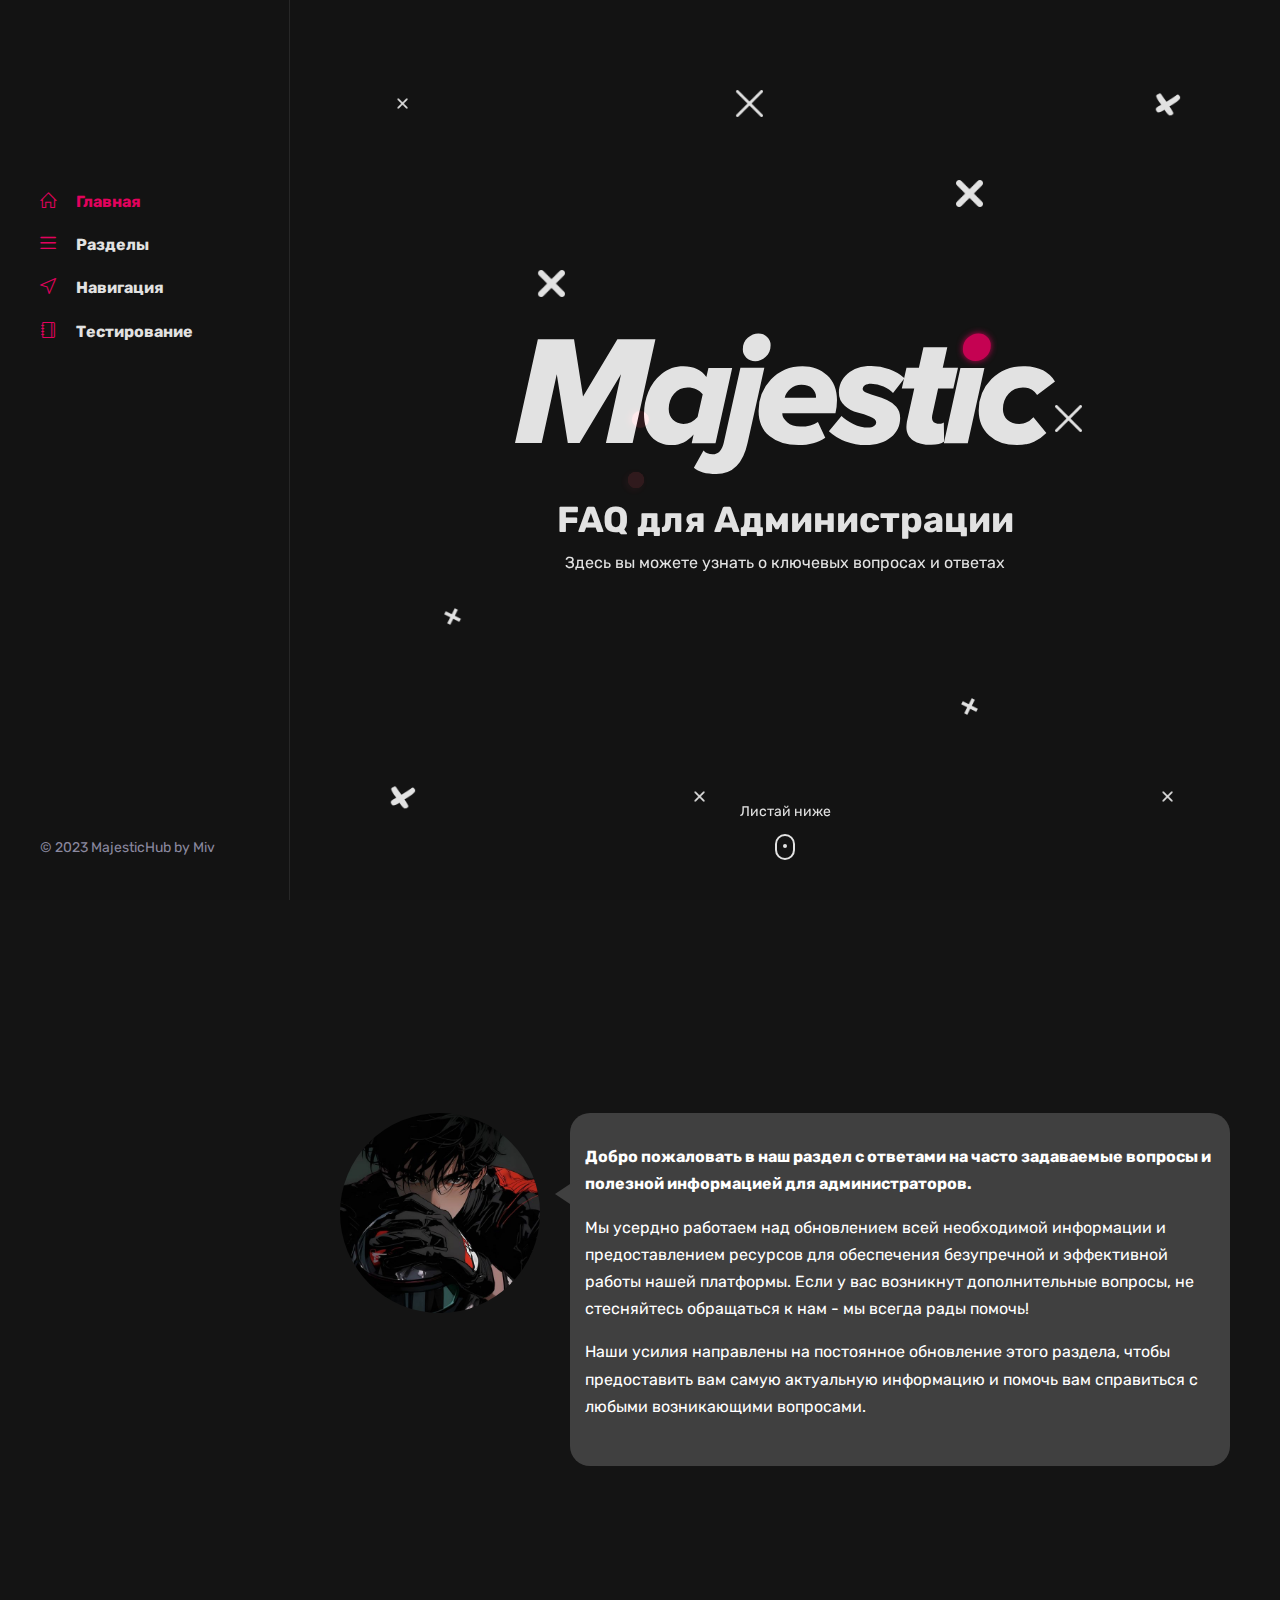
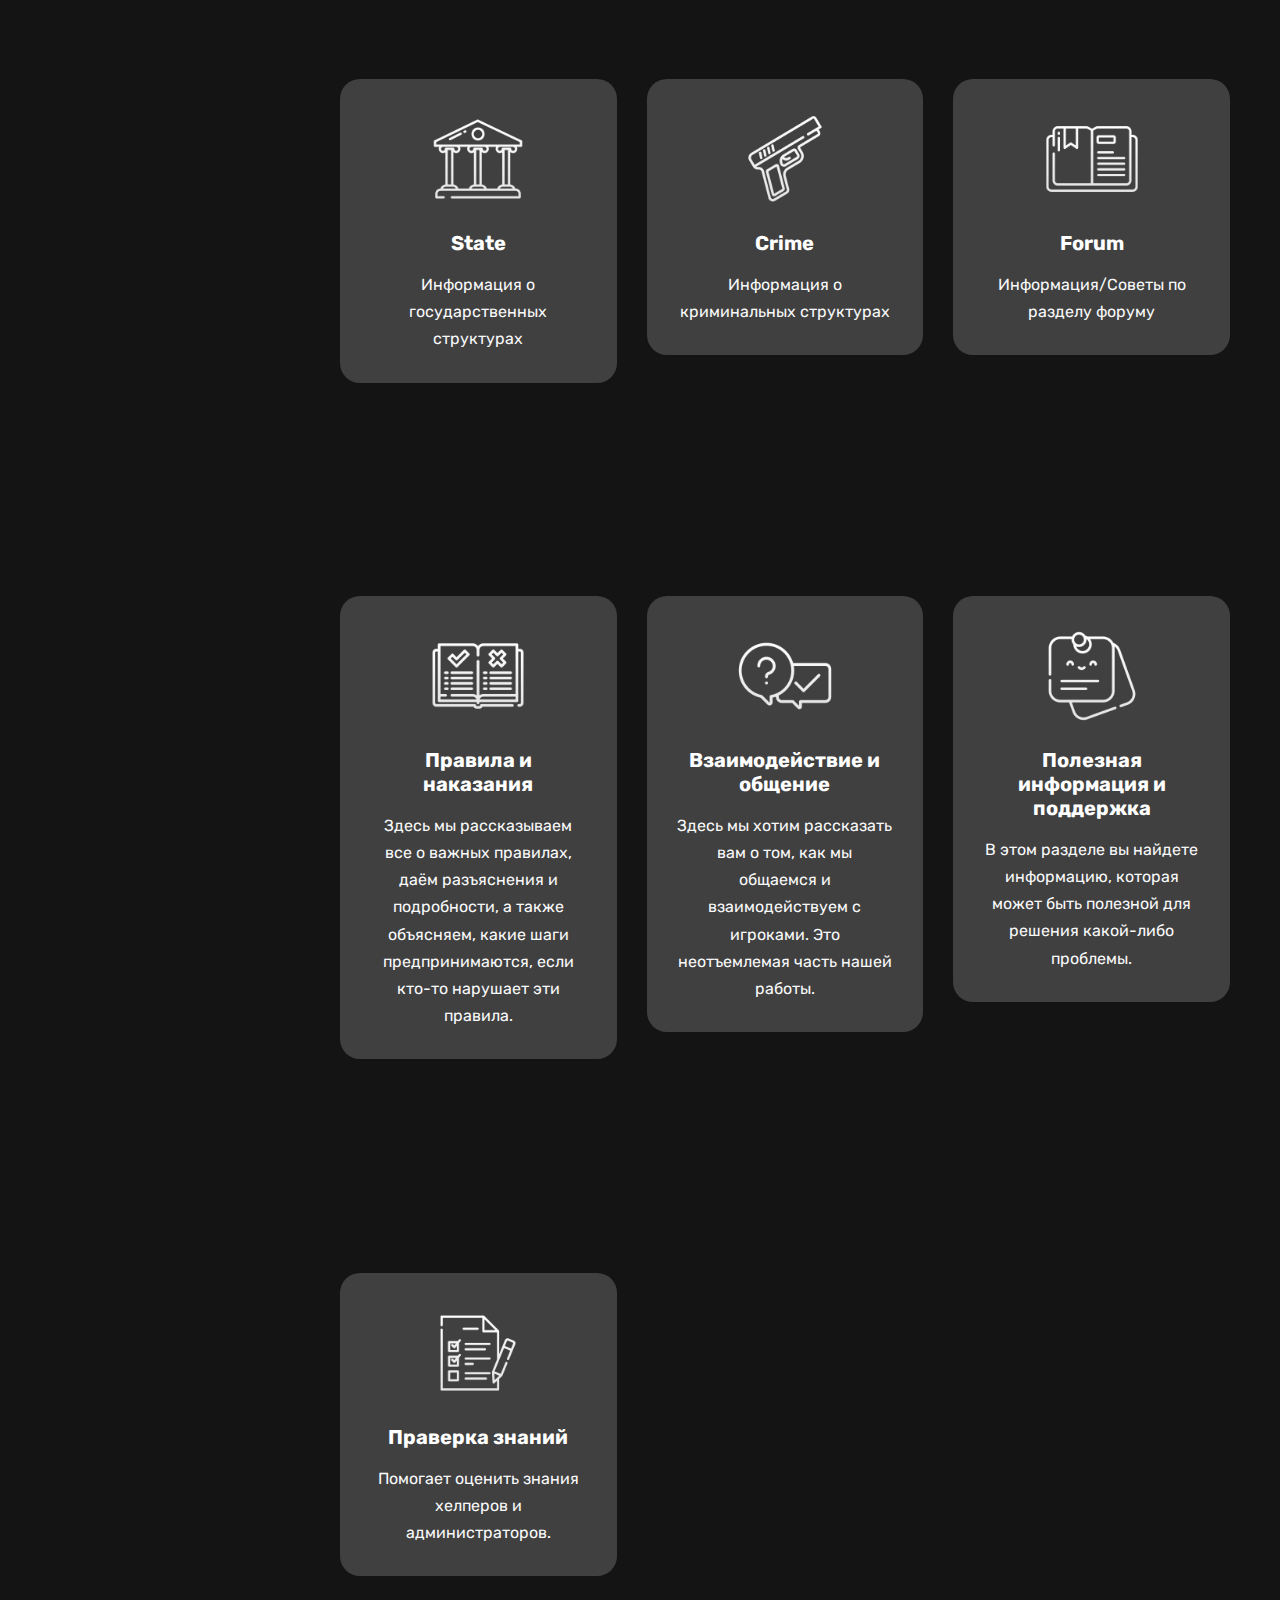
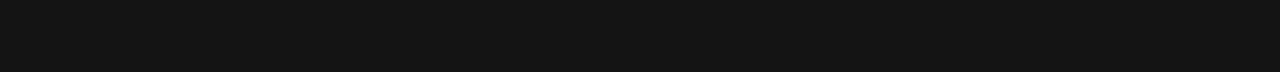
==== index.html @ 2487e740 "Upd" ====
<!DOCTYPE html>
<html lang="en-US">

<head>
  <meta http-equiv="Content-Type" content="text/html; charset=UTF-8" />
  <title>FAQ для Администрации</title>
  <meta name="description" content="Majestic - Portfolio/CV/Resume HTML Template" />
  <meta name="viewport" content="width=device-width, initial-scale=1, maximum-scale=1" />
  <!-- <link rel="shortcut icon" type="image/x-icon" href="https://via.placeholder.com/32x32"> -->

  <!-- STYLESHEETS -->
  <link rel="stylesheet" href="css/info.css" type="text/css" media="all" />
  <link rel="stylesheet" href="css/bootstrap.min.css" type="text/css" media="all" />
  <link rel="stylesheet" href="css/all.min.css" type="text/css" media="all" />
  <link rel="stylesheet" href="css/simple-line-icons.css" type="text/css" media="all" />
  <link rel="stylesheet" href="css/slick.css" type="text/css" media="all" />
  <link rel="stylesheet" href="css/animate.css" type="text/css" media="all" />
  <link rel="stylesheet" href="css/magnific-popup.css" type="text/css" media="all" />
  <link rel="stylesheet" href="css/style.css" type="text/css" media="all" />
  <!--[if lt IE 9]>
      <script src="https://oss.maxcdn.com/html5shiv/3.7.2/html5shiv.min.js"></script>
      <script src="https://oss.maxcdn.com/respond/1.4.2/respond.min.js"></script>
    <![endif]-->
</head>

<body class="dark">
  <!-- Preloader -->
  <div id="preloader">
    <div class="outer">
      <!-- Google Chrome -->
      <div class="infinityChrome">
        <div></div>
        <div></div>
        <div></div>
      </div>

      <!-- Safari and others -->
      <div class="infinity">
        <div>
          <span></span>
        </div>
        <div>
          <span></span>
        </div>
        <div>
          <span></span>
        </div>
      </div>
      <!-- Stuff -->
      <svg xmlns="http://www.w3.org/2000/svg" version="1.1" class="goo-outer">
        <defs>
          <filter id="goo">
            <feGaussianBlur in="SourceGraphic" stdDeviation="6" result="blur" />
            <feColorMatrix in="blur" values="1 0 0 0 0  0 1 0 0 0  0 0 1 0 0  0 0 0 18 -7" result="goo" />
            <feBlend in="SourceGraphic" in2="goo" />
          </filter>
        </defs>
      </svg>
    </div>
  </div>

  <!-- mobile header -->
  <header class="mobile-header-1">
    <div class="container">
      <!-- menu icon -->
      <div class="menu-icon d-inline-flex mr-4">
        <button>
          <span></span>
        </button>
      </div>
    </div>
  </header>

  <!-- desktop header -->
  <header class="desktop-header-1 d-flex align-items-start flex-column">
    <!-- main menu -->
    <nav>
      <ul class="vertical-menu scrollspy">
        <li class="active">
          <a href="#home"><i class="icon-home"></i>Главная</a>
        </li>
        <li>
          <a href="#services"><i class="icon-menu"></i>Разделы</a>
        </li>
        <li>
          <a href="#blog"><i class="icon-cursor"></i>Навигация</a>
        </li>
        <li>
          <a href="#testing"><i class="icon-notebook"></i>Тестирование</a>
        </li>
      </ul>
    </nav>

    <!-- site footer -->
    <div class="footer">
      <!-- copyright text -->
      <span class="copyright">© 2023 MajesticHub by Miv</span>
    </div>
  </header>

  <!-- main layout -->
  <main class="content">
    <!-- section home -->
    <section id="home" class="home d-flex align-items-center">
      <div class="container">
        <!-- intro -->
        <div class="intro">
          <!-- avatar image -->
          <img src="images/logo.svg" alt="Majestic" class="mb-4" />

          <!-- info -->
          <h1 class="mb-2 mt-0">FAQ для Администрации</h1>
          <span>Здесь вы можете узнать о
            <span class="text-rotating">
              ключевых вопросах и ответах, правилах и наказаниях: разъяснения,
              амнистии: правила и условия, процедурах выдачи наказаний,
              взаимодействии с игроками, нецензурных и запрещенных терминах,
              разделах семей, полезной информации и советах, командах
              Администратора, инструкции для использования АХК</span></span>
        </div>

        <!-- scroll down mouse wheel -->
        <div class="scroll-down">
          <a href="#teh" class="mouse-wrapper">
            <span>Листай ниже</span>
            <span class="mouse">
              <span class="wheel"></span>
            </span>
          </a>
        </div>

        <!-- parallax layers -->
        <div class="parallax" data-relative-input="true">
          <img src="images/parallax/p1.png" width="27" height="29" data-depth="0.3" class="layer p1" />
          <img src="images/parallax/p2.png" width="27" height="29" data-depth="0.2" class="layer p2" />
          <img src="images/parallax/p3.png" width="27" height="29" data-depth="0.3" class="layer p3" />
          <img src="images/parallax/p4.png" width="27" height="29" data-depth="0.6" class="layer p4" />
          <img src="images/parallax/p5.png" width="27" height="29" data-depth="0.2" class="layer p5" />
          <img src="images/parallax/p1.png" width="27" height="29" data-depth="0.5" class="layer p6" />
          <img src="images/parallax/p2.png" width="27" height="29" data-depth="0.4" class="layer p7" />
          <img src="images/parallax/p3.png" width="27" height="29" data-depth="0.3" class="layer p8" />
          <img src="images/parallax/p4.png" width="27" height="29" data-depth="0.3" class="layer p9" />
          <img src="images/parallax/p5.png" width="27" height="29" data-depth="0.2" class="layer p10" />
          <img src="images/parallax/p1.png" width="27" height="29" data-depth="0.5" class="layer p11" />
        </div>
      </div>
    </section>

    <!-- section about -->
    <section>
      <div class="container" id="teh">
        <!-- section title -->
        <h2 class="section-title wow fadeInUp">Техническая информация</h2>

        <div class="spacer" data-height="60"></div>

        <div class="row">
          <div class="col-md-3">
            <div class="text-center text-md-left">
              <!-- avatar image -->
              <img style="border-radius: 50%; pointer-events: none;" src="images/phillips.jpg" alt="Majestic" />
            </div>
            <div class="spacer d-md-none d-lg-none" data-height="30"></div>
          </div>

          <div class="col-md-9 triangle-left-md triangle-top-sm">
            <div class="rounded bg-dark shadow-light padding-30">
              <div class="row">
                <!-- about text -->
                <p>
                  <b>Добро пожаловать в наш раздел с ответами на часто
                    задаваемые вопросы и полезной информацией для
                    администраторов.</b>
                </p>
                <p>
                  Мы усердно работаем над обновлением всей необходимой
                  информации и предоставлением ресурсов для обеспечения
                  безупречной и эффективной работы нашей платформы. Если у вас
                  возникнут дополнительные вопросы, не стесняйтесь обращаться
                  к нам - мы всегда рады помочь!
                </p>
                <p>
                  Наши усилия направлены на постоянное обновление этого
                  раздела, чтобы предоставить вам самую актуальную информацию
                  и помочь вам справиться с любыми возникающими вопросами.
                </p>
              </div>
            </div>
          </div>
        </div>
        <!-- row end -->
      </div>
    </section>


    <style>
      /* Стили для модальных окон */
      .modal {
        display: none;
        position: fixed;
        z-index: 1000;
        left: 0;
        top: 0;
        width: 100%;
        height: 100%;
        background-color: rgba(0, 0, 0, 0.7);
        align-items: center;
        justify-content: center;
        animation: fadeIn 0.3s ease;
      }

      .modal-content {
        background-color: #141414;
        border-radius: 20px;
        padding: 30px;
        text-align: center;
        position: relative;
        width: 50%;
        /* Настройте ширину по вашему усмотрению */
        animation: slideIn 0.3s ease;
      }

      .close {
        position: absolute;
        top: 10px;
        right: 10px;
        font-size: 20px;
        color: #fff;
        cursor: pointer;
      }

      /* Анимации */
      @keyframes fadeIn {
        from {
          opacity: 0;
        }

        to {
          opacity: 1;
        }
      }

      @keyframes slideIn {
        from {
          transform: translateY(-20px);
        }

        to {
          transform: translateY(0);
        }
      }
    </style>

    <!-- section services -->
    <section id="services">
      <div class="container">
        <!-- section title -->
        <h2 class="section-title wow fadeInUp">Разделы</h2>

        <div class="spacer" data-height="60"></div>

        <div class="row">
          <div class="col-md-4">
            <div class="service-box rounded data-background padding-30 text-center text-light bg-dark"
              data-color="#F97B8B" onclick="openWindow('state')">
              <img src="images/icons/n14.png" alt="State" width="100" height="100" />
              <h3 class="mb-3 mt-0">State</h3>
              <p class="mb-0">Информация о государственных структурах</p>
            </div>
          </div>

          <div class="col-md-4">
            <div class="service-box rounded data-background padding-30 text-center text-light bg-dark"
              data-color="#F97B8B" onclick="openWindow('crime')">
              <img src="images/icons/n15.png" alt="Crime" width="100" height="100" />
              <h3 class="mb-3 mt-0">Crime</h3>
              <p class="mb-0">Информация о криминальных структурах</p>
            </div>
          </div>

          <div class="col-md-4">
            <div class="service-box rounded data-background padding-30 text-center text-light bg-dark"
              data-color="#F97B8B" onclick="openWindow('forum')">
              <img src="images/icons/n13.png" alt="Forum" width="100" height="100" />
              <h3 class="mb-3 mt-0">Forum</h3>
              <p class="mb-0">Информация/Советы по разделу форуму</p>
            </div>
          </div>
        </div>
      </div>
    </section>

    <!-- Модальные окна -->
    <div id="stateModal" class="modal">
      <div class="modal-content">
        <span class="close" onclick="closeWindow('state')">&times;</span>
        <h2>Основная информация по State</h2>

        <p>
        <div class="row">

          <div class="col-md-4">
            <div class="service-box rounded data-background padding-30 text-center text-light bg-dark"
              data-color="#F97B8B" onclick="openWindow('Тест1')">
              <img src="images/icons/n9.png" alt="Тест1" width="100" height="100" />
              <h3 class="mb-3 mt-0">Тест1</h3>
              <p class="mb-0"></p>
            </div>
          </div>

        </div>
        </p>
      </div>
    </div>

    <div id="crimeModal" class="modal">
      <div class="modal-content">
        <span class="close" onclick="closeWindow('crime')">&times;</span>
        <h2>Основная информация по Crime</h2>

        <p>

          <div class="row">

            <div class="col-md-4">
              <div class="service-box rounded data-background padding-30 text-center text-light bg-dark"
                data-color="#F97B8B" onclick="openWindow('Тест2')">
                <img src="images/icons/n9.png" alt="Тест2" width="100" height="100" />
                <h3 class="mb-3 mt-0">Тест2</h3>
                <p class="mb-0"></p>
              </div>
            </div>
  
          </div>

        </p>


      </div>
    </div>

    <div id="forumModal" class="modal">
      <div class="modal-content">
        <span class="close" onclick="closeWindow('forum')">&times;</span>
        <h2>Основная информация по Форуму</h2>
        <p>

        <div class="row">
          <div class="col-md-4">
            <a href="https://chromewebstore.google.com/detail/majesticchrome/cfhiacfonlfpgdghioabindgcipegdac?pli=1">
              <div class="service-box rounded data-background padding-30 text-center text-light bg-dark"
                data-color="#F97B8B">
                <img src="images/icons/n12.png" alt="АХК" width="100" height="100" />
                <h3 class="mb-3 mt-0">АХК</h3>
                <p class="mb-0">
                  Просто кликни и загрузи – 
                  <p>так легко и быстро!</p>
                </p>
              </div>
              <div class="spacer d-md-none d-lg-none" data-height="30"></div>
            </a>
          </div>

          <div class="col-md-4">
            <a
              href="https://docs.google.com/spreadsheets/d/1aMXObPeFcNCkOtivvJfvn8ViRZ0nVZiDZDeelDFAv_I/edit#gid=1630880803">
              <div class="service-box rounded data-background padding-30 text-center text-light bg-dark"
                data-color="#F97B8B">
                <img src="images/icons/n17.png" alt="Таблица Forum" width="100" height="100" />
                <h3 class="mb-3 mt-0">Таблица Forum</h3>
                <p class="mb-0">
                  Тут ты записываешь, какое наказание было выдано в ответ на жалобу
                </p>
              </div>
              <div class="spacer d-md-none d-lg-none" data-height="30"></div>
            </a>
          </div>

          <div class="col-md-4">
            <a href="faq/FAQFORUM.html">
              <div class="service-box rounded data-background padding-30 text-center text-light bg-dark"
                data-color="#F97B8B">
                <img src="images/icons/n16.png" alt="FAQ Forum" width="100" height="100" />
                <h3 class="mb-3 mt-0">FAQ Forum</h3>
                <p class="mb-0">Мы помогаем сделать ваше время на форумах приятным, эффективным и безопасным.</p>
              </div>
              <div class="spacer d-md-none d-lg-none" data-height="30"></div>
            </a>
          </div>
        </div>

        </p>
      </div>
    </div>




<!-- section blog -->
<section id="blog">
  <div class="container">
    <!-- section title -->
    <h2 class="section-title wow fadeInUp">Навигация

    </h2>

    <div class="spacer" data-height="60"></div>

    <div class="row">
      <div class="col-md-4">
          <div class="service-box rounded data-background padding-30 text-center text-light bg-dark"
            data-color="#F97B8B" onclick="openWindow('rules')">
            <img src="images/icons/n2.png" alt="Правила и наказания" width="100" height="100" />
            <h3 class="mb-3 mt-0">Правила и наказания</h3>
            <p class="mb-0">
              Здесь мы рассказываем все о важных правилах, даём разъяснения и подробности,
              а также объясняем, какие шаги предпринимаются, если кто-то нарушает эти правила.
            </p>
          </div>
      </div>

      <div class="col-md-4">
        <a href="faq/censorship.html">
          <div class="service-box rounded data-background padding-30 text-center text-light bg-dark"
            data-color="#F97B8B">
            <img src="images/icons/n1.png" alt="Взаимодействие и общение" width="100" height="100" />
            <h3 class="mb-3 mt-0">Взаимодействие и общение</h3>
            <p class="mb-0">
              Здесь мы хотим рассказать вам о том, как мы общаемся и взаимодействуем с игроками.
              Это неотъемлемая часть нашей работы.
            </p>
          </div>
        </a>
      </div>

      <div class="col-md-4">
          <div class="service-box rounded data-background padding-30 text-center text-light bg-dark"
            data-color="#F97B8B" onclick="openWindow('help')">
            <img src="images/icons/n11.png" alt="Полезная информация и поддержка" width="100" height="100" />
            <h3 class="mb-3 mt-0">Полезная информация и поддержка</h3>
            <p class="mb-0">
              В этом разделе вы найдете информацию, которая может быть полезной для решения какой-либо проблемы.
          </div>
      </div>
    </div>

      <div id="rulesModal" class="modal">
      <div class="modal-content">
        <span class="close" onclick="closeWindow('rules')">&times;</span>
        <h2>Правила и наказания</h2>

        <div class="row">
          <div class="col-md-4">
            <a href="">
              <div class="service-box rounded data-background padding-30 text-center text-light bg-dark"
                data-color="#F97B8B">
                <img src="images/icons/n1.png" alt="АХК" width="100" height="100" />
                <h3 class="mb-3 mt-0">Вопросы и ответы</h3>
                <p class="mb-0">
                  Здесь разъяснения на главные вопросы админов.
                </p>
              </div>
              <div class="spacer d-md-none d-lg-none" data-height="30"></div>
            </a>
          </div>

          <div class="col-md-4">
            <a
              href="faq/punishments.html">
              <div class="service-box rounded data-background padding-30 text-center text-light bg-dark"
                data-color="#F97B8B">
                <img src="images/icons/n4.png" alt="Правила и наказания: разъяснения" width="100" height="100" />
                <h3 class="mb-3 mt-0">Выдача наказаний</h3>
                <p class="mb-0">
                  Тут рассказано, как наказания даются и применяются.  
                </p>
              </div>
              <div class="spacer d-md-none d-lg-none" data-height="30"></div>
            </a>
          </div>

          <div class="col-md-4">
            <a href="https://docs.google.com/document/d/1q2Ufvbo_8y2jQJeOLrzNGbB-GmAoT2H36GJ-rvtL_GI/edit?tab=t.0#heading=h.1yputrdsfjen">
              <div class="service-box rounded data-background padding-30 text-center text-light bg-dark"
                data-color="#F97B8B">
                <img src="images/icons/n6.png" alt="Нецензурные и запрещенные термины" width="100" height="100" />
                <h3 class="mb-3 mt-0">Запрещенные термины</h3>
                <p class="mb-0">Здесь мы расскажем про правила и примеры запрещенных слов</p>
              </div>
              <div class="spacer d-md-none d-lg-none" data-height="30"></div>
            </a>
          </div>

        <div class="col-md-4" style="padding-top: 20px;">
          <a href="faq/amnesty.html">
            <div class="service-box rounded data-background padding-30 text-center text-light bg-dark"
              data-color="#F97B8B">
              <img src="images/icons/n3.png" alt="Процедура выдачи наказаний" width="100" height="100" />
              <h3 class="mb-3 mt-0">Амнистия</h3>
              <p class="mb-0">Тут информация о том, как амнистировать наказания игроков.</p>
            </div>
            <div class="spacer d-md-none d-lg-none" data-height="30"></div>
          </a>
        </div>

        <div class="col-md-4" style="padding-top: 20px;">
        <a href="">
          <div class="service-box rounded data-background padding-30 text-center text-light bg-dark"
            data-color="#F97B8B">
            <img src="images/icons/n17.png" alt="Нецензурные и запрещенные термины" width="100" height="100" />
            <h3 class="mb-3 mt-0">Правила и наказания</h3>
            <p class="mb-0">Здесь объяснения про ключевык правила, а также мерах дисциплины при их нарушени.</p>
          </div>
          <div class="spacer d-md-none d-lg-none" data-height="30"></div>
        </a>
      </div>

      </div>
      </div>
    </div>

    <div id="helpModal" class="modal">
      <div class="modal-content">
        <span class="close" onclick="closeWindow('help')">&times;</span>
        <h2>Полезная информация и поддержка</h2>
        <div class="row">

          <div class="col-md-4">
            <a href="">
              <div class="service-box rounded data-background padding-30 text-center text-light bg-dark"
                data-color="#F97B8B">
                <img src="images/icons/n12.png" width="100" height="100" />
                <h3 class="mb-3 mt-0">Руководство по АХК</h3>
                <p class="mb-0">
                  Здесь у нас Админские АХК - они автоматизируют и ускоряют твою работу.
                </p>
              </div>
              <div class="spacer d-md-none d-lg-none" data-height="30"></div>
            </a>
          </div>

          <div class="col-md-4">
            <a href="https://docs.google.com/document/d/1JgLL-LDZS6BkACbGDJDUpm8OXOIOO7_nUmS1KCD-vPk/edit?usp=sharing">
              <div class="service-box rounded data-background padding-30 text-center text-light bg-dark"
                data-color="#F97B8B">
                <img src="images/icons/n16.png" alt="Памятка Администратора" width="100" height="100" />
                <h3 class="mb-3 mt-0">Памятка Администратора</h3>
                <p class="mb-0">Тут у нас надежный сборник с правилами, графиками нападений, скилами, фракциями и т.д.</p>
              </div>
              <div class="spacer d-md-none d-lg-none" data-height="30"></div>
            </a>
          </div>

          <div class="col-md-4">
            <a href="faq/command.html">
              <div class="service-box rounded data-background padding-30 text-center text-light bg-dark"
                data-color="#F97B8B">
                <img src="images/icons/n10.png" alt="Руководство по АХК" width="100" height="100" />
                <h3 class="mb-3 mt-0">Команды Администратора</h3>
                <p class="mb-0">Тут у нас информация про команды, которые помогут быть успешным админом.</p>
              </div>
              <div class="spacer d-md-none d-lg-none" data-height="30"></div>
            </a>
          </div>

          <div class="col-md-4" style="padding-top: 20px;">
            <a href="">
              <div class="service-box rounded data-background padding-30 text-center text-light bg-dark"
                data-color="#F97B8B">
                <img src="images/icons/n8.png" alt="Руководство по АХК" width="100" height="100" />
                <h3 class="mb-3 mt-0">Информация и советы</h3>
                <p class="mb-0">Тут полезные советы и ифнормация</p>
              </div>
              <div class="spacer d-md-none d-lg-none" data-height="30"></div>
            </a>
          </div>

        </div>
      </div>
    </div>
  </div> 
</section>

<section id="testing">
  <div class="container">
    <!-- section title -->
    <h2 class="section-title wow fadeInUp">Тестирование

    </h2>

    <div class="spacer" data-height="60"></div>

    <div class="row">
      <div class="col-md-4">
          <div class="service-box rounded data-background padding-30 text-center text-light bg-dark"
            data-color="#F97B8B" onclick="">
            <img src="images/icons/n18.png" alt="Правила и наказания" width="100" height="100" />
            <h3 class="mb-3 mt-0">Праверка знаний</h3>
            <p class="mb-0">
              Помогает оценить знания хелперов и администраторов.
            </p>
          </div>

<div class="spacer" data-height="96"></div>
</main>

<!-- Go to top button -->
<a href="javascript:" id="return-to-top"><i class="fas fa-arrow-up"></i></a>

<!-- SCRIPTS -->
<script>
  function openWindow(section) {
    var modal = document.getElementById(section + 'Modal');
    modal.style.display = 'flex';
  }

  function closeWindow(section) {
    var modal = document.getElementById(section + 'Modal');
    modal.style.display = 'none';
  }

  window.onclick = function (event) {
    if (event.target.className === 'modal') {
      event.target.style.display = 'none';
    }
  };
</script>
<script src="js/jquery-1.12.3.min.js"></script>
<script src="js/jquery.easing.min.js"></script>
<script src="js/jquery.waypoints.min.js"></script>
<script src="js/jquery.counterup.min.js"></script>
<script src="js/popper.min.js"></script>
<script src="js/bootstrap.min.js"></script>
<script src="js/isotope.pkgd.min.js"></script>
<script src="js/infinite-scroll.min.js"></script>
<script src="js/imagesloaded.pkgd.min.js"></script>
<script src="js/slick.min.js"></script>
<script src="js/contact.js"></script>
<script src="js/validator.js"></script>
<script src="js/wow.min.js"></script>
<script src="js/morphext.min.js"></script>
<script src="js/parallax.min.js"></script>
<script src="js/jquery.magnific-popup.min.js"></script>
<script src="js/custom.js"></script>
</body>

</html>
---- css/info.css ----
﻿h4 {
    font-weight: bold;
    color: white;
  }
  .close {
    color:  white;
    transform: scale(1.2)
  }
  .modal-content {
    display: flex;
  }
---- css/simple-line-icons.css ----
@font-face {
  font-family: 'simple-line-icons';
  src: url('../fonts/Simple-Line-Icons.eot?v=2.4.0');
  src: url('../fonts/Simple-Line-Icons.eot?v=2.4.0#iefix') format('embedded-opentype'), url('../fonts/Simple-Line-Icons.woff2?v=2.4.0') format('woff2'), url('../fonts/Simple-Line-Icons.ttf?v=2.4.0') format('truetype'), url('../fonts/Simple-Line-Icons.woff?v=2.4.0') format('woff'), url('../fonts/Simple-Line-Icons.svg?v=2.4.0#simple-line-icons') format('svg');
  font-weight: normal;
  font-style: normal;
}
/*
 Use the following CSS code if you want to have a class per icon.
 Instead of a list of all class selectors, you can use the generic [class*="icon-"] selector, but it's slower:
*/
.icon-user,
.icon-people,
.icon-user-female,
.icon-user-follow,
.icon-user-following,
.icon-user-unfollow,
.icon-login,
.icon-logout,
.icon-emotsmile,
.icon-phone,
.icon-call-end,
.icon-call-in,
.icon-call-out,
.icon-map,
.icon-location-pin,
.icon-direction,
.icon-directions,
.icon-compass,
.icon-layers,
.icon-menu,
.icon-list,
.icon-options-vertical,
.icon-options,
.icon-arrow-down,
.icon-arrow-left,
.icon-arrow-right,
.icon-arrow-up,
.icon-arrow-up-circle,
.icon-arrow-left-circle,
.icon-arrow-right-circle,
.icon-arrow-down-circle,
.icon-check,
.icon-clock,
.icon-plus,
.icon-minus,
.icon-close,
.icon-event,
.icon-exclamation,
.icon-organization,
.icon-trophy,
.icon-screen-smartphone,
.icon-screen-desktop,
.icon-plane,
.icon-notebook,
.icon-mustache,
.icon-mouse,
.icon-magnet,
.icon-energy,
.icon-disc,
.icon-cursor,
.icon-cursor-move,
.icon-crop,
.icon-chemistry,
.icon-speedometer,
.icon-shield,
.icon-screen-tablet,
.icon-magic-wand,
.icon-hourglass,
.icon-graduation,
.icon-ghost,
.icon-game-controller,
.icon-fire,
.icon-eyeglass,
.icon-envelope-open,
.icon-envelope-letter,
.icon-bell,
.icon-badge,
.icon-anchor,
.icon-wallet,
.icon-vector,
.icon-speech,
.icon-puzzle,
.icon-printer,
.icon-present,
.icon-playlist,
.icon-pin,
.icon-picture,
.icon-handbag,
.icon-globe-alt,
.icon-globe,
.icon-folder-alt,
.icon-folder,
.icon-film,
.icon-feed,
.icon-drop,
.icon-drawer,
.icon-docs,
.icon-doc,
.icon-diamond,
.icon-cup,
.icon-calculator,
.icon-bubbles,
.icon-briefcase,
.icon-book-open,
.icon-basket-loaded,
.icon-basket,
.icon-bag,
.icon-action-undo,
.icon-action-redo,
.icon-wrench,
.icon-umbrella,
.icon-trash,
.icon-tag,
.icon-support,
.icon-frame,
.icon-size-fullscreen,
.icon-size-actual,
.icon-shuffle,
.icon-share-alt,
.icon-share,
.icon-rocket,
.icon-question,
.icon-pie-chart,
.icon-pencil,
.icon-note,
.icon-loop,
.icon-home,
.icon-grid,
.icon-graph,
.icon-microphone,
.icon-music-tone-alt,
.icon-music-tone,
.icon-earphones-alt,
.icon-earphones,
.icon-equalizer,
.icon-like,
.icon-dislike,
.icon-control-start,
.icon-control-rewind,
.icon-control-play,
.icon-control-pause,
.icon-control-forward,
.icon-control-end,
.icon-volume-1,
.icon-volume-2,
.icon-volume-off,
.icon-calendar,
.icon-bulb,
.icon-chart,
.icon-ban,
.icon-bubble,
.icon-camrecorder,
.icon-camera,
.icon-cloud-download,
.icon-cloud-upload,
.icon-envelope,
.icon-eye,
.icon-flag,
.icon-heart,
.icon-info,
.icon-key,
.icon-link,
.icon-lock,
.icon-lock-open,
.icon-magnifier,
.icon-magnifier-add,
.icon-magnifier-remove,
.icon-paper-clip,
.icon-paper-plane,
.icon-power,
.icon-refresh,
.icon-reload,
.icon-settings,
.icon-star,
.icon-symbol-female,
.icon-symbol-male,
.icon-target,
.icon-credit-card,
.icon-paypal,
.icon-social-tumblr,
.icon-social-twitter,
.icon-social-facebook,
.icon-social-instagram,
.icon-social-linkedin,
.icon-social-pinterest,
.icon-social-github,
.icon-social-google,
.icon-social-reddit,
.icon-social-skype,
.icon-social-dribbble,
.icon-social-behance,
.icon-social-foursqare,
.icon-social-soundcloud,
.icon-social-spotify,
.icon-social-stumbleupon,
.icon-social-youtube,
.icon-social-dropbox,
.icon-social-vkontakte,
.icon-social-steam {
  font-family: 'simple-line-icons';
  speak: none;
  font-style: normal;
  font-weight: normal;
  font-variant: normal;
  text-transform: none;
  line-height: 1;
  /* Better Font Rendering =========== */
  -webkit-font-smoothing: antialiased;
  -moz-osx-font-smoothing: grayscale;
}
.icon-user:before {
  content: "\e005";
}
.icon-people:before {
  content: "\e001";
}
.icon-user-female:before {
  content: "\e000";
}
.icon-user-follow:before {
  content: "\e002";
}
.icon-user-following:before {
  content: "\e003";
}
.icon-user-unfollow:before {
  content: "\e004";
}
.icon-login:before {
  content: "\e066";
}
.icon-logout:before {
  content: "\e065";
}
.icon-emotsmile:before {
  content: "\e021";
}
.icon-phone:before {
  content: "\e600";
}
.icon-call-end:before {
  content: "\e048";
}
.icon-call-in:before {
  content: "\e047";
}
.icon-call-out:before {
  content: "\e046";
}
.icon-map:before {
  content: "\e033";
}
.icon-location-pin:before {
  content: "\e096";
}
.icon-direction:before {
  content: "\e042";
}
.icon-directions:before {
  content: "\e041";
}
.icon-compass:before {
  content: "\e045";
}
.icon-layers:before {
  content: "\e034";
}
.icon-menu:before {
  content: "\e601";
}
.icon-list:before {
  content: "\e067";
}
.icon-options-vertical:before {
  content: "\e602";
}
.icon-options:before {
  content: "\e603";
}
.icon-arrow-down:before {
  content: "\e604";
}
.icon-arrow-left:before {
  content: "\e605";
}
.icon-arrow-right:before {
  content: "\e606";
}
.icon-arrow-up:before {
  content: "\e607";
}
.icon-arrow-up-circle:before {
  content: "\e078";
}
.icon-arrow-left-circle:before {
  content: "\e07a";
}
.icon-arrow-right-circle:before {
  content: "\e079";
}
.icon-arrow-down-circle:before {
  content: "\e07b";
}
.icon-check:before {
  content: "\e080";
}
.icon-clock:before {
  content: "\e081";
}
.icon-plus:before {
  content: "\e095";
}
.icon-minus:before {
  content: "\e615";
}
.icon-close:before {
  content: "\e082";
}
.icon-event:before {
  content: "\e619";
}
.icon-exclamation:before {
  content: "\e617";
}
.icon-organization:before {
  content: "\e616";
}
.icon-trophy:before {
  content: "\e006";
}
.icon-screen-smartphone:before {
  content: "\e010";
}
.icon-screen-desktop:before {
  content: "\e011";
}
.icon-plane:before {
  content: "\e012";
}
.icon-notebook:before {
  content: "\e013";
}
.icon-mustache:before {
  content: "\e014";
}
.icon-mouse:before {
  content: "\e015";
}
.icon-magnet:before {
  content: "\e016";
}
.icon-energy:before {
  content: "\e020";
}
.icon-disc:before {
  content: "\e022";
}
.icon-cursor:before {
  content: "\e06e";
}
.icon-cursor-move:before {
  content: "\e023";
}
.icon-crop:before {
  content: "\e024";
}
.icon-chemistry:before {
  content: "\e026";
}
.icon-speedometer:before {
  content: "\e007";
}
.icon-shield:before {
  content: "\e00e";
}
.icon-screen-tablet:before {
  content: "\e00f";
}
.icon-magic-wand:before {
  content: "\e017";
}
.icon-hourglass:before {
  content: "\e018";
}
.icon-graduation:before {
  content: "\e019";
}
.icon-ghost:before {
  content: "\e01a";
}
.icon-game-controller:before {
  content: "\e01b";
}
.icon-fire:before {
  content: "\e01c";
}
.icon-eyeglass:before {
  content: "\e01d";
}
.icon-envelope-open:before {
  content: "\e01e";
}
.icon-envelope-letter:before {
  content: "\e01f";
}
.icon-bell:before {
  content: "\e027";
}
.icon-badge:before {
  content: "\e028";
}
.icon-anchor:before {
  content: "\e029";
}
.icon-wallet:before {
  content: "\e02a";
}
.icon-vector:before {
  content: "\e02b";
}
.icon-speech:before {
  content: "\e02c";
}
.icon-puzzle:before {
  content: "\e02d";
}
.icon-printer:before {
  content: "\e02e";
}
.icon-present:before {
  content: "\e02f";
}
.icon-playlist:before {
  content: "\e030";
}
.icon-pin:before {
  content: "\e031";
}
.icon-picture:before {
  content: "\e032";
}
.icon-handbag:before {
  content: "\e035";
}
.icon-globe-alt:before {
  content: "\e036";
}
.icon-globe:before {
  content: "\e037";
}
.icon-folder-alt:before {
  content: "\e039";
}
.icon-folder:before {
  content: "\e089";
}
.icon-film:before {
  content: "\e03a";
}
.icon-feed:before {
  content: "\e03b";
}
.icon-drop:before {
  content: "\e03e";
}
.icon-drawer:before {
  content: "\e03f";
}
.icon-docs:before {
  content: "\e040";
}
.icon-doc:before {
  content: "\e085";
}
.icon-diamond:before {
  content: "\e043";
}
.icon-cup:before {
  content: "\e044";
}
.icon-calculator:before {
  content: "\e049";
}
.icon-bubbles:before {
  content: "\e04a";
}
.icon-briefcase:before {
  content: "\e04b";
}
.icon-book-open:before {
  content: "\e04c";
}
.icon-basket-loaded:before {
  content: "\e04d";
}
.icon-basket:before {
  content: "\e04e";
}
.icon-bag:before {
  content: "\e04f";
}
.icon-action-undo:before {
  content: "\e050";
}
.icon-action-redo:before {
  content: "\e051";
}
.icon-wrench:before {
  content: "\e052";
}
.icon-umbrella:before {
  content: "\e053";
}
.icon-trash:before {
  content: "\e054";
}
.icon-tag:before {
  content: "\e055";
}
.icon-support:before {
  content: "\e056";
}
.icon-frame:before {
  content: "\e038";
}
.icon-size-fullscreen:before {
  content: "\e057";
}
.icon-size-actual:before {
  content: "\e058";
}
.icon-shuffle:before {
  content: "\e059";
}
.icon-share-alt:before {
  content: "\e05a";
}
.icon-share:before {
  content: "\e05b";
}
.icon-rocket:before {
  content: "\e05c";
}
.icon-question:before {
  content: "\e05d";
}
.icon-pie-chart:before {
  content: "\e05e";
}
.icon-pencil:before {
  content: "\e05f";
}
.icon-note:before {
  content: "\e060";
}
.icon-loop:before {
  content: "\e064";
}
.icon-home:before {
  content: "\e069";
}
.icon-grid:before {
  content: "\e06a";
}
.icon-graph:before {
  content: "\e06b";
}
.icon-microphone:before {
  content: "\e063";
}
.icon-music-tone-alt:before {
  content: "\e061";
}
.icon-music-tone:before {
  content: "\e062";
}
.icon-earphones-alt:before {
  content: "\e03c";
}
.icon-earphones:before {
  content: "\e03d";
}
.icon-equalizer:before {
  content: "\e06c";
}
.icon-like:before {
  content: "\e068";
}
.icon-dislike:before {
  content: "\e06d";
}
.icon-control-start:before {
  content: "\e06f";
}
.icon-control-rewind:before {
  content: "\e070";
}
.icon-control-play:before {
  content: "\e071";
}
.icon-control-pause:before {
  content: "\e072";
}
.icon-control-forward:before {
  content: "\e073";
}
.icon-control-end:before {
  content: "\e074";
}
.icon-volume-1:before {
  content: "\e09f";
}
.icon-volume-2:before {
  content: "\e0a0";
}
.icon-volume-off:before {
  content: "\e0a1";
}
.icon-calendar:before {
  content: "\e075";
}
.icon-bulb:before {
  content: "\e076";
}
.icon-chart:before {
  content: "\e077";
}
.icon-ban:before {
  content: "\e07c";
}
.icon-bubble:before {
  content: "\e07d";
}
.icon-camrecorder:before {
  content: "\e07e";
}
.icon-camera:before {
  content: "\e07f";
}
.icon-cloud-download:before {
  content: "\e083";
}
.icon-cloud-upload:before {
  content: "\e084";
}
.icon-envelope:before {
  content: "\e086";
}
.icon-eye:before {
  content: "\e087";
}
.icon-flag:before {
  content: "\e088";
}
.icon-heart:before {
  content: "\e08a";
}
.icon-info:before {
  content: "\e08b";
}
.icon-key:before {
  content: "\e08c";
}
.icon-link:before {
  content: "\e08d";
}
.icon-lock:before {
  content: "\e08e";
}
.icon-lock-open:before {
  content: "\e08f";
}
.icon-magnifier:before {
  content: "\e090";
}
.icon-magnifier-add:before {
  content: "\e091";
}
.icon-magnifier-remove:before {
  content: "\e092";
}
.icon-paper-clip:before {
  content: "\e093";
}
.icon-paper-plane:before {
  content: "\e094";
}
.icon-power:before {
  content: "\e097";
}
.icon-refresh:before {
  content: "\e098";
}
.icon-reload:before {
  content: "\e099";
}
.icon-settings:before {
  content: "\e09a";
}
.icon-star:before {
  content: "\e09b";
}
.icon-symbol-female:before {
  content: "\e09c";
}
.icon-symbol-male:before {
  content: "\e09d";
}
.icon-target:before {
  content: "\e09e";
}
.icon-credit-card:before {
  content: "\e025";
}
.icon-paypal:before {
  content: "\e608";
}
.icon-social-tumblr:before {
  content: "\e00a";
}
.icon-social-twitter:before {
  content: "\e009";
}
.icon-social-facebook:before {
  content: "\e00b";
}
.icon-social-instagram:before {
  content: "\e609";
}
.icon-social-linkedin:before {
  content: "\e60a";
}
.icon-social-pinterest:before {
  content: "\e60b";
}
.icon-social-github:before {
  content: "\e60c";
}
.icon-social-google:before {
  content: "\e60d";
}
.icon-social-reddit:before {
  content: "\e60e";
}
.icon-social-skype:before {
  content: "\e60f";
}
.icon-social-dribbble:before {
  content: "\e00d";
}
.icon-social-behance:before {
  content: "\e610";
}
.icon-social-foursqare:before {
  content: "\e611";
}
.icon-social-soundcloud:before {
  content: "\e612";
}
.icon-social-spotify:before {
  content: "\e613";
}
.icon-social-stumbleupon:before {
  content: "\e614";
}
.icon-social-youtube:before {
  content: "\e008";
}
.icon-social-dropbox:before {
  content: "\e00c";
}
.icon-social-vkontakte:before {
  content: "\e618";
}
.icon-social-steam:before {
  content: "\e620";
}
---- css/style.css ----
@charset "UTF-8";
/*
Template Name: Bolby
Version: 1.0
Author: PxlSolutions
Author URI: http://themeforest.net/user/pxlsolutions
Description: Portfolio/CV/Resume HTML Template

[TABLE OF CONTENTS]

01. Base
02. Typography
03. Preloader
04. Header
05. Sections
06. Parallax Shapes
07. Skills
08. Service
09. Portfolio
10. Facts
11. Prices
12. Testimonials
13. Blog
14. Clients
15. Contact
16. Helper
17. Dark Mode
18. Buttons
19. Bootstrap Components
20. Theme elements
21. Slick
22. Responsive

*/
@import url("https://fonts.googleapis.com/css?family=Rubik:300,300i,400,400i,500,500i,700,700i,900,900i&display=swap&subset=cyrillic");
/*=================================================================*/
/*                      BASE                              
/*=================================================================*/
* {
  margin: 0;
  padding: 0;
}

html {
  margin: 0 !important;
  overflow: auto !important;
}

body {
  color: #5E5C7F;
  background-color: #F9F9FF;
  font-family: "Rubik", sans-serif;
  font-size: 16px;
  line-height: 1.7;
  overflow-x: hidden;
  -webkit-font-smoothing: antialiased;
  -moz-osx-font-smoothing: grayscale;
}

img {
  max-width: 100%;
  height: auto;
}

.text-center {
  text-align: center;
}

.text-left {
  text-align: left;
}

.text-right {
  text-align: right;
}

.relative {
  position: relative;
}

/*=================================================================*/
/*                      TYPOGRAPHY                              
/*=================================================================*/
h1, h2, h3, h4, h5, h6 {
  color: #454360;
  font-family: "Rubik", sans-serif;
  font-weight: 700;
  margin: 20px 0;
}

h1 {
  font-size: 36px;
}

h2 {
  font-size: 28px;
}

h3 {
  font-size: 24px;
}

h4 {
  font-size: 18px;
}

a {
  color: #FF4C60;
  outline: 0;
  -webkit-transition: all 0.3s ease-in-out;
  -moz-transition: all 0.3s ease-in-out;
  transition: all 0.3s ease-in-out;
}
a:hover {
  color: #141414;
  text-decoration: none;
}
a:focus {
  outline: 0;
}

blockquote {
  padding: 20px 20px;
  margin: 0 0 20px;
  font-size: 16px;
  background: #F7F7F7;
  border-radius: 10px;
}

blockquote p {
  line-height: 1.6;
}

/* === Pre === */
pre {
  display: block;
  padding: 9.5px;
  margin: 0 0 10px;
  font-size: 13px;
  line-height: 1.42857143;
  color: #333;
  word-break: break-all;
  word-wrap: break-word;
  background-color: #f5f5f5;
  border: 1px solid #ccc;
  border-radius: 0;
}

/*=================================================================*/
/*                      PRELOADER                              
/*=================================================================*/
.infinity {
  width: 120px;
  height: 60px;
  position: relative;
}
.infinity div,
.infinity span {
  position: absolute;
}
.infinity div {
  top: 0;
  left: 50%;
  width: 60px;
  height: 60px;
  animation: rotate 6.9s linear infinite;
}
.infinity div span {
  left: -8px;
  top: 50%;
  margin: -8px 0 0 0;
  width: 16px;
  height: 16px;
  display: block;
  background: #FF4C60;
  box-shadow: 2px 2px 8px rgba(255, 76, 96, 0.09);
  border-radius: 50%;
  transform: rotate(90deg);
  animation: move 6.9s linear infinite;
}
.infinity div span:before, .infinity div span:after {
  content: "";
  position: absolute;
  display: block;
  border-radius: 50%;
  width: 14px;
  height: 14px;
  background: inherit;
  top: 50%;
  left: 50%;
  margin: -7px 0 0 -7px;
  box-shadow: inherit;
}
.infinity div span:before {
  animation: drop1 0.8s linear infinite;
}
.infinity div span:after {
  animation: drop2 0.8s linear infinite 0.4s;
}
.infinity div:nth-child(2) {
  animation-delay: -2.3s;
}
.infinity div:nth-child(2) span {
  animation-delay: -2.3s;
}
.infinity div:nth-child(3) {
  animation-delay: -4.6s;
}
.infinity div:nth-child(3) span {
  animation-delay: -4.6s;
}

.infinityChrome {
  width: 128px;
  height: 60px;
}
.infinityChrome div {
  position: absolute;
  width: 16px;
  height: 16px;
  background: #FF4C60;
  box-shadow: 2px 2px 8px rgba(255, 76, 96, 0.09);
  border-radius: 50%;
  animation: moveSvg 6.9s linear infinite;
  -webkit-filter: url(#goo);
  filter: url(#goo);
  transform: scaleX(-1);
  offset-path: path("M64.3636364,29.4064278 C77.8909091,43.5203348 84.4363636,56 98.5454545,56 C112.654545,56 124,44.4117395 124,30.0006975 C124,15.5896556 112.654545,3.85282763 98.5454545,4.00139508 C84.4363636,4.14996252 79.2,14.6982509 66.4,29.4064278 C53.4545455,42.4803627 43.5636364,56 29.4545455,56 C15.3454545,56 4,44.4117395 4,30.0006975 C4,15.5896556 15.3454545,4.00139508 29.4545455,4.00139508 C43.5636364,4.00139508 53.1636364,17.8181672 64.3636364,29.4064278 Z");
}
.infinityChrome div:before, .infinityChrome div:after {
  content: "";
  position: absolute;
  display: block;
  border-radius: 50%;
  width: 14px;
  height: 14px;
  background: inherit;
  top: 50%;
  left: 50%;
  margin: -7px 0 0 -7px;
  box-shadow: inherit;
}
.infinityChrome div:before {
  animation: drop1 0.8s linear infinite;
}
.infinityChrome div:after {
  animation: drop2 0.8s linear infinite 0.4s;
}
.infinityChrome div:nth-child(2) {
  animation-delay: -2.3s;
}
.infinityChrome div:nth-child(3) {
  animation-delay: -4.6s;
}

@keyframes moveSvg {
  0% {
    offset-distance: 0%;
  }
  25% {
    background: #6C6CE5;
  }
  75% {
    background: #404040;
  }
  100% {
    offset-distance: 100%;
  }
}
@keyframes rotate {
  50% {
    transform: rotate(360deg);
    margin-left: 0;
  }
  50.0001%, 100% {
    margin-left: -60px;
  }
}
@keyframes move {
  0%, 50% {
    left: -8px;
  }
  25% {
    background: #404040;
  }
  75% {
    background: #6C6CE5;
  }
  50.0001%, 100% {
    left: auto;
    right: -8px;
  }
}
@keyframes drop1 {
  100% {
    transform: translate(32px, 8px) scale(0);
  }
}
@keyframes drop2 {
  0% {
    transform: translate(0, 0) scale(0.9);
  }
  100% {
    transform: translate(32px, -8px) scale(0);
  }
}
#preloader {
  background: #141414;
  height: 100%;
  position: fixed;
  width: 100%;
  z-index: 1031;
}
#preloader .outer {
  position: absolute;
  top: 50%;
  left: 50%;
  transform: translate(-50%, -50%);
}
#preloader.light {
  background: #F9F9FF;
}

.goo-outer {
  display: none;
}

/*=================================================================*/
/*                      HEADER                              
/*=================================================================*/
header.desktop-header-1 {
  color: #FFF;
  border-right: solid 1px rgba(255, 255, 255, 0.1);
  background: #141414;
  padding: 50px 40px 40px;
  position: fixed;
  left: 0;
  overflow-y: auto;
  overflow-x: hidden;
  height: 100vh;
  min-height: 100vh;
  top: 0;
  width: 290px;
  z-index: 1;
  -webkit-transform: translateX(0);
  -moz-transform: translateX(0);
  -ms-transform: translateX(0);
  -o-transform: translateX(0);
  transform: translateX(0);
  -webkit-transition: all 0.3s ease-in-out;
  -moz-transition: all 0.3s ease-in-out;
  transition: all 0.3s ease-in-out;
  /* === Vertical Menu === */
  /* === Submenu === */
}
header.desktop-header-1.open {
  -webkit-transform: translateX(0);
  -moz-transform: translateX(0);
  -ms-transform: translateX(0);
  -o-transform: translateX(0);
  transform: translateX(0);
}
header.desktop-header-1 .vertical-menu {
  list-style: none;
  padding: 0;
  margin-bottom: 130px;
  margin-top: 130px;
}
header.desktop-header-1 .vertical-menu li.openmenu > a {
  color: #000;
}
header.desktop-header-1 .vertical-menu li.openmenu .switch {
  -webkit-transform: rotate(45deg);
  -moz-transform: rotate(45deg);
  -ms-transform: rotate(45deg);
  -o-transform: rotate(45deg);
  transform: rotate(45deg);
}
header.desktop-header-1 .vertical-menu li {
  padding: 8px 0;
  position: relative;
  list-style: none;
  -webkit-transition: all 0.2s ease-in-out;
  -moz-transition: all 0.2s ease-in-out;
  transition: all 0.2s ease-in-out;
}
header.desktop-header-1 .vertical-menu li a:hover {
  color: #FF0068;
}
header.desktop-header-1 .vertical-menu li i {
  color: #FF0068;
  margin-right: 20px;
}
header.desktop-header-1 .vertical-menu li .switch {
  font-size: 30px;
  display: inline-block;
  padding: 0 14px;
  line-height: 1;
  cursor: pointer;
  color: #000;
  position: absolute;
  top: 24px;
  -webkit-transform: rotate(0deg);
  -moz-transform: rotate(0deg);
  -ms-transform: rotate(0deg);
  -o-transform: rotate(0deg);
  transform: rotate(0deg);
  -webkit-transition: all 0.2s ease-in-out;
  -moz-transition: all 0.2s ease-in-out;
  transition: all 0.2s ease-in-out;
  -webkit-backface-visibility: hidden;
}
header.desktop-header-1 .vertical-menu li a {
  color: #FFF;
  font-family: "Rubik", sans-serif;
  font-size: 16px;
  font-weight: 700;
  width: 100%;
  text-decoration: none;
  position: relative;
}
header.desktop-header-1 .vertical-menu li a.nav-link {
  display: initial;
  padding: 0;
}
header.desktop-header-1 .vertical-menu li .nav-link.active {
  color: #FF0068;
}

.activeall{
  color: #FF0068;
}

header.desktop-header-1 .submenu {
  display: none;
  padding: 0;
}
header.desktop-header-1 .submenu li a {
  color: #000;
  font-size: 18px;
  font-weight: 700;
}
header.desktop-header-1 .submenu li a:after {
  height: 3px;
}
header.desktop-header-1 .submenu li a:hover:after {
  width: 100%;
  height: 3px;
}
header.desktop-header-1 .submenu li a:hover {
  color: #000;
}
header.desktop-header-1 .footer {
  margin-top: auto;
}
header.desktop-header-1 .copyright {
  color: #9C9AB3;
  font-size: 14px;
}
header.desktop-header-1.light {
  background: #F9F9FF;
  border-right: solid 1px rgba(0, 0, 0, 0.05);
}
header.desktop-header-1.light .vertical-menu li .nav-link.active {
  color: #FF4C60;
}
header.desktop-header-1.light .vertical-menu li a {
  color: #141414;
}
header.desktop-header-1.light .vertical-menu li a:hover {
  color: #FF4C60;
}
header.desktop-header-1.light .vertical-menu li i {
  color: #FF4C60;
}

header.desktop-header-2 {
  color: #FFF;
  border-right: solid 1px rgba(255, 255, 255, 0.1);
  background: #141414;
  padding: 40px;
  position: fixed;
  left: 0;
  overflow-y: auto;
  overflow-x: hidden;
  height: 100vh;
  min-height: 100vh;
  top: 0;
  width: 110px;
  z-index: 1;
  -webkit-transform: translateX(0);
  -moz-transform: translateX(0);
  -ms-transform: translateX(0);
  -o-transform: translateX(0);
  transform: translateX(0);
  -webkit-transition: all 0.3s ease-in-out;
  -moz-transition: all 0.3s ease-in-out;
  transition: all 0.3s ease-in-out;
  /* === Vertical Menu === */
}
header.desktop-header-2.open {
  -webkit-transform: translateX(0);
  -moz-transform: translateX(0);
  -ms-transform: translateX(0);
  -o-transform: translateX(0);
  transform: translateX(0);
}
header.desktop-header-2 .vertical-menu {
  list-style: none;
  padding: 0;
  margin-top: 100px;
  margin-bottom: 0;
}
header.desktop-header-2 .vertical-menu li.openmenu > a {
  color: #000;
}
header.desktop-header-2 .vertical-menu li.openmenu .switch {
  -webkit-transform: rotate(45deg);
  -moz-transform: rotate(45deg);
  -ms-transform: rotate(45deg);
  -o-transform: rotate(45deg);
  transform: rotate(45deg);
}
header.desktop-header-2 .vertical-menu li {
  padding: 8px 0;
  position: relative;
  list-style: none;
  -webkit-transition: all 0.2s ease-in-out;
  -moz-transition: all 0.2s ease-in-out;
  transition: all 0.2s ease-in-out;
}
header.desktop-header-2 .vertical-menu li a:hover {
  color: #404040;
}
header.desktop-header-2 .vertical-menu li a:hover i {
  color: #404040;
  opacity: 1;
}
header.desktop-header-2 .vertical-menu li i {
  color: #FFF;
  margin-right: 20px;
  opacity: 0.4;
  -webkit-transition: all 0.3s ease-in-out;
  -moz-transition: all 0.3s ease-in-out;
  transition: all 0.3s ease-in-out;
}
header.desktop-header-2 .vertical-menu li a {
  color: #FFF;
  font-family: "Rubik", sans-serif;
  font-size: 24px;
  font-weight: 700;
  width: 100%;
  text-decoration: none;
  position: relative;
}
header.desktop-header-2 .vertical-menu li a.nav-link {
  display: initial;
  padding: 0;
}
header.desktop-header-2 .vertical-menu li .nav-link.active {
  color: #404040;
}
header.desktop-header-2 .vertical-menu li .nav-link.active i {
  color: #404040;
  opacity: 1;
}
header.desktop-header-2 .footer {
  margin-top: auto;
  position: relative;
}
header.desktop-header-2 .copyright {
  color: #9C9AB3;
  font-size: 14px;
  transform: rotate(-180deg);
  writing-mode: vertical-rl;
  white-space: nowrap;
  display: inline-block;
  overflow: visible;
}
header.desktop-header-2.light {
  background: #F9F9FF;
  border-right: solid 1px rgba(0, 0, 0, 0.05);
}
header.desktop-header-2.light .vertical-menu li i {
  color: #141414;
  opacity: 1;
}

header.mobile-header-1 {
  background: #141414;
  display: none;
  padding: 10px 0;
  -webkit-transition: all 0.3s ease-in-out;
  -moz-transition: all 0.3s ease-in-out;
  transition: all 0.3s ease-in-out;
}
header.mobile-header-1.open {
  -webkit-transform: translateX(290px);
  -moz-transform: translateX(290px);
  -ms-transform: translateX(290px);
  -o-transform: translateX(290px);
  transform: translateX(290px);
}
header.mobile-header-1 .menu-icon button {
  background: transparent;
  border: 0;
  cursor: pointer;
  outline: 0;
  height: 33px;
  width: 33px;
}
header.mobile-header-1 .menu-icon span {
  display: block;
  background: #FFF;
  border-radius: 5px;
  height: 4px;
  position: relative;
  width: 30px;
}
header.mobile-header-1 .menu-icon span:before {
  content: "";
  display: block;
  background: #FFF;
  border-radius: 5px;
  height: 4px;
  top: -10px;
  position: absolute;
  width: 30px;
}
header.mobile-header-1 .menu-icon span:after {
  content: "";
  display: block;
  background: #FFF;
  border-radius: 5px;
  height: 4px;
  top: 10px;
  position: absolute;
  width: 30px;
}
header.mobile-header-1 .site-logo {
  display: inline-block;
}
header.mobile-header-1 .site-logo img {
  max-height: 30px;
}
header.mobile-header-1.light {
  background: #F9F9FF;
}
header.mobile-header-1.light .menu-icon span {
  background: #141414;
}
header.mobile-header-1.light .menu-icon span:before, header.mobile-header-1.light .menu-icon span:after {
  background: #141414;
}

header.mobile-header-2 {
  background: #141414;
  display: none;
  padding: 10px 0;
  -webkit-transition: all 0.3s ease-in-out;
  -moz-transition: all 0.3s ease-in-out;
  transition: all 0.3s ease-in-out;
}
header.mobile-header-2.open {
  -webkit-transform: translateX(110px);
  -moz-transform: translateX(110px);
  -ms-transform: translateX(110px);
  -o-transform: translateX(110px);
  transform: translateX(110px);
}
header.mobile-header-2 .menu-icon button {
  background: transparent;
  border: 0;
  cursor: pointer;
  outline: 0;
  height: 33px;
  width: 33px;
}
header.mobile-header-2 .menu-icon span {
  display: block;
  background: #FFF;
  border-radius: 5px;
  height: 4px;
  position: relative;
  width: 30px;
}
header.mobile-header-2 .menu-icon span:before {
  content: "";
  display: block;
  background: #FFF;
  border-radius: 5px;
  height: 4px;
  top: -10px;
  position: absolute;
  width: 30px;
}
header.mobile-header-2 .menu-icon span:after {
  content: "";
  display: block;
  background: #FFF;
  border-radius: 5px;
  height: 4px;
  top: 10px;
  position: absolute;
  width: 30px;
}
header.mobile-header-2 .site-logo {
  display: inline-block;
}
header.mobile-header-2 .site-logo img {
  max-height: 30px;
}

.desktop-header-3 {
  background: #141414;
  padding: 20px 0;
  border-bottom: solid 1px rgba(255, 255, 255, 0.1);
}
.desktop-header-3 .navbar {
  padding: 0;
}
.desktop-header-3 .navbar-brand {
  padding-top: 0;
  padding-bottom: 0;
}
.desktop-header-3 .navbar-dark .navbar-nav .nav-link {
  color: #FFF;
}
.desktop-header-3 .nav-link {
  font-size: 16px;
  font-weight: 700;
  padding: 0;
}
.desktop-header-3 .nav-link.active {
  color: #404040 !important;
}
.desktop-header-3 .nav-link:hover {
  color: #404040 !important;
}
.desktop-header-3 .dropdown-menu {
  position: absolute;
  top: 100%;
  left: 0;
  z-index: 1000;
  float: left;
  min-width: 10rem;
  padding: 0.5rem 0;
  margin: 0.125rem 0 0;
  font-size: 1rem;
  color: #212529;
  text-align: left;
  list-style: none;
  background-color: #fff;
  background-clip: padding-box;
  border: 0;
  border-radius: 0.25rem;
}
.desktop-header-3 button.navbar-toggler:focus {
  outline: 0;
  outline: 0;
}
.desktop-header-3 .navbar-nav li:not(:last-child) {
  padding-right: 3rem;
}
@media (min-width: 992px) {
  .desktop-header-3 .navbar-expand-lg .navbar-nav .nav-link {
    padding-right: 0;
    padding-left: 0;
  }
}
.desktop-header-3.light {
  background: #F9F9FF;
  border-bottom: solid 1px rgba(0, 0, 0, 0.05);
}
.desktop-header-3.light .navbar-dark .navbar-nav .nav-link {
  color: #141414;
}

/*=================================================================*/
/*                      SECTIONS                             
/*=================================================================*/
main.content {
  margin-left: 290px;
  -webkit-transition: all 0.3s ease-in-out;
  -moz-transition: all 0.3s ease-in-out;
  transition: all 0.3s ease-in-out;
}
main.content.open {
  opacity: 0.8;
  -webkit-transform: translateX(290px);
  -moz-transform: translateX(290px);
  -ms-transform: translateX(290px);
  -o-transform: translateX(290px);
  transform: translateX(290px);
}

main.content-2 {
  margin-left: 110px;
  -webkit-transition: all 0.3s ease-in-out;
  -moz-transition: all 0.3s ease-in-out;
  transition: all 0.3s ease-in-out;
}
main.content-2.open {
  opacity: 0.8;
  -webkit-transform: translateX(110px);
  -moz-transform: translateX(110px);
  -ms-transform: translateX(110px);
  -o-transform: translateX(110px);
  transform: translateX(110px);
}

section {
  padding-top: 110px;
  position: relative;
}

section.home {
  background: #141414;
  padding: 0;
  height: 100vh;
  min-height: 100vh;
}
section.home .intro {
  margin: auto;
  max-width: 540px;
  text-align: center;
  position: relative;
  z-index: 1;
}
section.home .intro h1 {
  color: #FFF;
  font-size: 36px;
}
section.home .intro span {
  color: #FFF;
  font-size: 16px;
}
section.home .social-icons li a {
  color: #FFF;
}
section.home.light {
  background: #F9F9FF;
}
section.home.light .intro h1 {
  color: #141414;
}
section.home.light .intro span {
  color: #454360;
}
section.home.light .social-icons li a {
  color: #141414;
}
section.home.light .social-icons li a:hover {
  color: #404040;
}

.section-title {
  font-size: 36px;
  margin: 0;
  margin-left: 14px;
  position: relative;
}
.section-title:before {
  content: "";
  background-image: url(../images/dots-bg.svg);
  display: block;
  height: 37px;
  left: -14px;
  top: -14px;
  position: absolute;
  width: 37px;
}

/*=================================================================*/
/*                      PARALLAX SHAPES                              
/*=================================================================*/
.parallax {
  position: absolute;
  left: 0;
  top: 0;
  height: 100%;
  width: 100%;
}
.parallax .layer {
  position: absolute;
}
.parallax .p1 {
  left: 10%;
  top: 10%;
}
.parallax .p2 {
  left: 25%;
  top: 30%;
}
.parallax .p3 {
  left: 15%;
  bottom: 30%;
}
.parallax .p4 {
  left: 10%;
  bottom: 10%;
}
.parallax .p5 {
  left: 45%;
  top: 10%;
}
.parallax .p6 {
  left: 40%;
  bottom: 10%;
}
.parallax .p7 {
  top: 20%;
  right: 30%;
}
.parallax .p8 {
  right: 30%;
  bottom: 20%;
}
.parallax .p9 {
  right: 10%;
  top: 10%;
}
.parallax .p10 {
  top: 45%;
  right: 20%;
}
.parallax .p11 {
  bottom: 10%;
  right: 10%;
}

/*=================================================================*/
/*                      SKILLS                              
/*=================================================================*/
.skill-item .skill-info h4 {
  font-size: 16px;
  font-weight: 500;
}
.skill-item .skill-info span {
  font-size: 14px;
}

/*=================================================================*/
/*                      SERVICE                              
/*=================================================================*/
.service-box {
  -webkit-transform: translateY(0);
  -ms-transform: translateY(0);
  transform: translateY(0);
  -webkit-transition: all 0.3s ease-in-out;
  -moz-transition: all 0.3s ease-in-out;
  transition: all 0.3s ease-in-out;
}
.service-box h3 {
  font-size: 20px;
}
.service-box img {
  margin-bottom: 22px;
}
.service-box:hover {
  -webkit-transform: translateY(-10px);
  -ms-transform: translateY(-10px);
  transform: translateY(-10px);
}

/*=================================================================*/
/*                      PORTFOLIO                              
/*=================================================================*/
.portfolio-wrapper [class*=col-] {
  margin-top: 15px;
  margin-bottom: 15px;
}

.pf-filter-wrapper {
  display: none;
}

.portfolio-item {
  position: relative;
  overflow: hidden;
}
.portfolio-item .thumb {
  overflow: hidden;
}
.portfolio-item .details {
  color: #FFF;
  position: absolute;
  height: 100%;
  width: 100%;
  z-index: 1;
}
.portfolio-item .details h4 {
  color: #FFF;
  font-size: 20px;
  margin: 0 0 10px;
  padding: 0 20px;
  opacity: 0;
  transform: translateY(30px);
  transition: all cubic-bezier(0.075, 0.82, 0.165, 1) 1s;
  position: absolute;
  top: 60px;
}
.portfolio-item .details span.term {
  color: #FFF;
  background: #FF4C60;
  border-bottom-left-radius: 15px;
  border-bottom-right-radius: 15px;
  font-size: 14px;
  opacity: 0;
  display: inline-block;
  padding: 3px 10px;
  position: absolute;
  top: 0;
  left: 20px;
  transform: translateY(-40px);
  transition: all cubic-bezier(0.075, 0.82, 0.165, 1) 1s;
}
.portfolio-item .details .more-button {
  color: #FFF;
  font-size: 20px;
  display: block;
  background: #404040;
  border-radius: 100%;
  height: 40px;
  line-height: 42px;
  text-align: center;
  position: absolute;
  bottom: 20px;
  left: 20px;
  width: 40px;
  opacity: 0;
  -webkit-transition: all 0.3s ease-in-out;
  -moz-transition: all 0.3s ease-in-out;
  transition: all 0.3s ease-in-out;
}
.portfolio-item .mask {
  background: #6C6CE5;
  position: absolute;
  left: 0;
  top: 0;
  opacity: 0;
  height: 100%;
  width: 100%;
  -webkit-transition: all 0.3s ease-in-out;
  -moz-transition: all 0.3s ease-in-out;
  transition: all 0.3s ease-in-out;
}
.portfolio-item:hover .mask {
  opacity: 0.9;
}
.portfolio-item:hover .details h4, .portfolio-item:hover .details span {
  opacity: 1;
  transform: translateY(0);
}
.portfolio-item:hover .details .more-button {
  opacity: 1;
}

.portfolio-filter {
  margin-bottom: 25px;
}
.portfolio-filter li {
  color: #5E5C7F;
  cursor: pointer;
  font-family: "Rubik", sans-serif;
  font-size: 16px;
  font-weight: 700;
  position: relative;
  -webkit-transition: all 0.3s ease-in-out;
  -moz-transition: all 0.3s ease-in-out;
  transition: all 0.3s ease-in-out;
}
.portfolio-filter li:hover {
  color: #FF4C60;
}
.portfolio-filter li.current {
  color: #FF4C60;
}
.portfolio-filter li:not(:last-child) {
  margin-right: 1.8rem;
}

select.portfolio-filter-mobile {
  font-size: 16px;
  border-radius: 10px;
  outline: 0;
  margin-bottom: 30px;
  position: relative;
  width: 100%;
}

.pf-filter-wrapper {
  position: relative;
}
.pf-filter-wrapper:after {
  content: "";
  font-family: "FontAwesome";
  position: absolute;
  top: 0;
  right: 20px;
  color: #000;
}

/*=================================================================*/
/*                      FACTS                              
/*=================================================================*/
.fact-item .details {
  margin-left: 60px;
}
.fact-item .icon {
  font-size: 36px;
  color: #DEDEEA;
  float: left;
}
.fact-item .number {
  font-size: 30px;
}
.fact-item .number em {
  font-style: normal;
}
.fact-item p {
  font-size: 16px;
}

/*=================================================================*/
/*                      PRICES                              
/*=================================================================*/
.price-item {
  padding: 30px 40px;
}
.price-item h2.plan {
  font-size: 24px;
}
.price-item .price {
  font-size: 36px;
  font-weight: 700;
  margin: 0;
}
.price-item .price em {
  font-style: normal;
  font-size: 14px;
  vertical-align: super;
  margin-right: 5px;
}
.price-item .price span {
  font-size: 16px;
  font-weight: 400;
  margin-left: 10px;
}
.price-item ul {
  margin-bottom: 0;
}
.price-item ul li {
  line-height: 2.1;
}
.price-item .btn {
  margin-top: 20px;
}
.price-item.best {
  padding: 55px 40px;
  z-index: 1;
  position: relative;
}
.price-item .badge {
  color: #FFF;
  background: #6C6CE5;
  transform: rotate(-90deg);
  position: absolute;
  left: 0;
  top: 46px;
  padding: 7px 12px;
  font-size: 14px;
  font-weight: 400;
  border-top-left-radius: 15px;
  border-bottom-left-radius: 15px;
  border-top-right-radius: 0;
  border-bottom-right-radius: 0;
}

/*=================================================================*/
/*                      TESTIMONIALS                              
/*=================================================================*/
.testimonials-wrapper {
  max-width: 700px;
  margin: auto;
}

.testimonial-item {
  padding: 0 20px 20px;
}
.testimonial-item .thumb {
  border-radius: 50%;
  overflow: hidden;
  height: 90px;
  width: 90px;
}
.testimonial-item .subtitle {
  color: #8B88B1;
  font-size: 14px;
}
.testimonial-item p {
  font-size: 16px;
}

/*=================================================================*/
/*                      BLOG                              
/*=================================================================*/
.blog-item {
  overflow: hidden;
  -webkit-transform: translateY(0);
  -ms-transform: translateY(0);
  transform: translateY(0);
  -webkit-transition: all 0.3s ease-in-out;
  -moz-transition: all 0.3s ease-in-out;
  transition: all 0.3s ease-in-out;
}
.blog-item:hover {
  -webkit-transform: translateY(0);
  -ms-transform: translateY(0);
  transform: translateY(-10px);
}
.blog-item .thumb {
  position: relative;
  overflow: hidden;
}
.blog-item .thumb img {
  -webkit-transform: scale(1);
  -ms-transform: scale(1);
  transform: scale(1);
  -webkit-transition: all 0.3s ease-in-out;
  -moz-transition: all 0.3s ease-in-out;
  transition: all 0.3s ease-in-out;
}
.blog-item .thumb:hover img {
  -webkit-transform: scale(1.1);
  -ms-transform: scale(1.1);
  transform: scale(1.1);
}
.blog-item .category {
  background: #FF4C60;
  border-bottom-left-radius: 15px;
  border-bottom-right-radius: 15px;
  color: #FFF;
  font-size: 14px;
  padding: 2px 8px;
  position: absolute;
  left: 20px;
  top: 0;
  z-index: 1;
}
.blog-item .details {
  padding: 20px;
}
.blog-item .details h4.title {
  font-size: 20px;
}
.blog-item .details h4.title a {
  color: #141414;
}
.blog-item .details h4.title a:hover {
  color: #FF4C60;
}
.blog-item .meta {
  font-size: 14px;
  color: #8B88B1;
}
.blog-item .meta li:not(:last-child) {
  margin-right: 0.6rem;
}
.blog-item .meta li:after {
  content: "";
  background: #8B88B1;
  border-radius: 50%;
  display: inline-block;
  height: 3px;
  margin-left: 0.6rem;
  vertical-align: middle;
  width: 3px;
}
.blog-item .meta li:last-child::after {
  display: none;
}

/*=================================================================*/
/*                      CLIENTS                              
/*=================================================================*/
.client-item {
  min-height: 50px;
  position: relative;
  text-align: center;
  margin-top: 60px;
}
.client-item .inner {
  text-align: center;
  position: absolute;
  left: 0;
  top: 50%;
  -webkit-transform: translateY(-50%);
  -ms-transform: translateY(-50%);
  transform: translateY(-50%);
  width: 100%;
}
.client-item img {
  display: inline-block;
}

/*=================================================================*/
/*                      CONTACT                              
/*=================================================================*/
.contact-info {
  background-image: url("../images/map.svg");
  background-repeat: no-repeat;
  background-size: contain;
  min-height: 200px;
}
.contact-info h3 {
  font-size: 23px;
  margin: 0 0 10px;
}

/*=================================================================*/
/*                      HELPER                              
/*=================================================================*/
.help-block.with-errors {
  color: red;
  font-size: 12px;
  padding-left: 30px;
}
.help-block.with-errors ul {
  margin-bottom: 0;
}

.spacer {
  clear: both;
}

.text-link {
  font-family: "Rubik", sans-serif;
  font-size: 14px;
  font-weight: 700;
  text-transform: uppercase;
}

#infscr-loading {
  position: absolute;
  left: 50%;
  margin-left: -15px;
  bottom: 10px;
}

#infscr-loading img {
  display: none;
}

.fa-spinner {
  margin-right: 10px;
  display: none;
}

.scroll-down {
  position: absolute;
  bottom: 40px;
  left: 0;
  width: 100%;
  z-index: 1;
}
.scroll-down.light span {
  color: #454360;
}
.scroll-down.light .mouse {
  border-color: #141414;
}
.scroll-down.light .mouse .wheel {
  background: #141414;
}

@-webkit-keyframes ani-mouse {
  0% {
    top: 29%;
  }
  15% {
    top: 50%;
  }
  50% {
    top: 50%;
  }
  100% {
    top: 29%;
  }
}
@-moz-keyframes ani-mouse {
  0% {
    top: 29%;
  }
  15% {
    top: 50%;
  }
  50% {
    top: 50%;
  }
  100% {
    top: 29%;
  }
}
@keyframes ani-mouse {
  0% {
    top: 29%;
  }
  15% {
    top: 50%;
  }
  50% {
    top: 50%;
  }
  100% {
    top: 29%;
  }
}
.mouse-wrapper {
  color: #FFF;
  font-size: 14px;
  display: block;
  max-width: 100px;
  margin: auto;
  text-align: center;
}
.mouse-wrapper:hover {
  color: #FFF;
}

.mouse {
  border: solid 2px #FFF;
  border-radius: 16px;
  display: block;
  margin: auto;
  margin-top: 10px;
  height: 26px;
  position: relative;
  width: 20px;
}
.mouse .wheel {
  background: #FFF;
  border-radius: 100%;
  display: block;
  position: absolute;
  top: 8px;
  left: 50%;
  transform: translateX(-50%);
  height: 4px;
  width: 4px;
  -webkit-animation: ani-mouse 2s linear infinite;
  -moz-animation: ani-mouse 2s linear infinite;
  animation: ani-mouse 2s linear infinite;
}

.circle {
  border-radius: 100%;
}

footer.footer {
  background: #141414;
  padding: 40px 0;
  text-align: center;
}
footer.footer .copyright {
  color: #9C9AB3;
  font-size: 14px;
}
footer.footer.light {
  background: #F9F9FF;
  border-top: solid 1px rgba(0, 0, 0, 0.05);
}

/*=================================================================*/
/*                      DARK MODE                              
/*=================================================================*/
body.dark {
  color: #FFF;
  background-color: #141414;
}
body.dark .section-title {
  color: #FFF;
}
body.dark .section-title:before {
  background: url("../images/dots-bg-light.svg");
}
body.dark .bg-dark {
  background: #404040 !important;
}
body.dark h1, body.dark h2, body.dark h3, body.dark h4, body.dark h5, body.dark h6 {
  color: #FFF;
}
body.dark .triangle-top:before {
  border-bottom-color: #404040;
}
body.dark .timeline.exp .timeline-container::after, body.dark .timeline.edu .timeline-container::after {
  background: #404040;
}
body.dark .portfolio-filter li {
  color: #FFF;
}
body.dark a:hover {
  color: #FFF;
}
body.dark .portfolio-filter li.current {
  color: #FF4C60;
}
body.dark .blog-item .details h4.title a {
  color: #FFF;
}
body.dark .blog-item .details h4.title a:hover {
  color: #FF4C60;
}
body.dark .contact-info {
  background-image: url("../images/map-light.png");
}
body.dark .white-popup {
  background: #404040;
}
body.dark footer.footer {
  border-top: solid 1px rgba(255, 255, 255, 0.1);
}

/*=================================================================*/
/*                     BUTTONS
/*=================================================================*/
.btn {
  border-radius: 30px;
  font-family: "Rubik", sans-serif;
  font-size: 16px;
  font-weight: 700;
  overflow: hidden;
  line-height: 1;
  padding: 12px 32px;
  position: relative;
}
.btn:focus {
  box-shadow: none;
}

.btn:focus {
  outline: 0;
}

@-webkit-keyframes button-push {
  50% {
    -webkit-transform: scale(0.8);
    transform: scale(0.8);
  }
  100% {
    -webkit-transform: scale(1);
    transform: scale(1);
  }
}
@keyframes hvr-push {
  50% {
    -webkit-transform: scale(0.8);
    transform: scale(0.8);
  }
  100% {
    -webkit-transform: scale(1);
    transform: scale(1);
  }
}
.btn-default {
  color: #FFF;
  background: #FF4C60;
  display: inline-block;
  vertical-align: middle;
  position: relative;
  -webkit-transform: perspective(1px) translateZ(0);
  transform: perspective(1px) translateZ(0);
  box-shadow: 0 0 1px rgba(0, 0, 0, 0);
}
.btn-default:hover {
  color: #FFF;
  -webkit-animation-name: button-push;
  animation-name: button-push;
  -webkit-animation-duration: 0.3s;
  animation-duration: 0.3s;
  -webkit-animation-timing-function: linear;
  animation-timing-function: linear;
  -webkit-animation-iteration-count: 1;
  animation-iteration-count: 1;
}

.btn-full {
  text-align: center;
  width: 100%;
}

.btn-group-lg > .btn, .btn-lg {
  padding: 28px 30px;
  font-size: 18px;
  font-weight: 100;
  line-height: 0;
}

.btn-sm {
  padding: 17px 16px;
  font-size: 12px;
  line-height: 0;
}

.btn-xs {
  padding: 12px 10px;
  font-size: 12px;
  line-height: 0;
}

.btn.disabled, .btn:disabled {
  opacity: 1;
  cursor: not-allowed;
}

/*=================================================================*/
/*                     BOOTSTRAP ELEMENTS
/*=================================================================*/
.breadcrumb {
  font-size: 14px;
  padding: 0;
  margin-bottom: 0;
  list-style: none;
  background-color: transparent;
  border-radius: 0;
}

.breadcrumb > .active {
  color: #9c9c9c;
}

/* === Progress Bar === */
.progress {
  height: 7px;
  margin-bottom: 0;
  overflow: hidden;
  background-color: #F1F1F1;
  border-radius: 15px;
  -webkit-box-shadow: none;
  box-shadow: none;
}

.progress-bar {
  border-radius: 15px;
  float: left;
  width: 0;
  height: 100%;
  font-size: 12px;
  line-height: 7px;
  color: #fff;
  text-align: center;
  background-color: #141414;
  -webkit-box-shadow: none;
  box-shadow: none;
  -webkit-transition: width 0.6s ease;
  -o-transition: width 0.6s ease;
  transition: width 0.6s ease;
}

/* === Form Control === */
.form-control {
  display: block;
  border-radius: 30px;
  width: 100%;
  height: 60px;
  padding: 10px 30px;
  font-size: 16px;
  font-weight: 400;
  line-height: 1.6;
  color: #454360;
  background-color: #FFF;
  background-image: none;
  border: 0;
  -webkit-box-shadow: none;
  box-shadow: none;
}

.form-control:focus {
  outline: 0;
}

.form-control::-webkit-input-placeholder {
  /* Edge */
  color: #AEACCA;
}

.form-control:-ms-input-placeholder {
  /* Internet Explorer 10-11 */
  color: #AEACCA;
}

.form-control::placeholder {
  color: #AEACCA;
}

.form-group {
  margin-bottom: 30px;
}

.input-group-addon {
  padding: 0;
  font-size: 14px;
  font-weight: 400;
  line-height: 1;
  color: #555;
  text-align: center;
  background-color: transparent;
  border: 0;
  border-radius: 0;
}

/* === Alert === */
.alert {
  padding: 15px;
  margin-bottom: 20px;
  border: 1px solid transparent;
  border-radius: 20px;
}

.alert-dismissable .close, .alert-dismissible .close {
  position: relative;
  top: 0;
  right: 0;
  color: inherit;
}

/* === Pagination === */
.pagination {
  display: inline-block;
  padding-left: 0;
  margin: 0;
  border-radius: 4px;
}

.pagination > li:first-child > a, .pagination > li:first-child > span {
  margin-left: 0;
  border-radius: 50%;
}

.pagination > li:last-child > a, .pagination > li:last-child > span {
  border-radius: 50%;
}

.pagination > .active > a, .pagination > .active > a:focus, .pagination > .active > a:hover, .pagination > .active > span, .pagination > .active > span:focus, .pagination > .active > span:hover {
  z-index: 3;
  color: #fff;
  cursor: default;
  background-color: #454360;
  border-color: transparent;
}

.pagination > li > a, .pagination > li > span {
  position: relative;
  float: left;
  font-weight: 400;
  height: 46px;
  line-height: 32px !important;
  margin-left: 11px;
  line-height: 1.42857143;
  color: #1a1a1a;
  text-decoration: none;
  background-color: #fff;
  border: 1px solid #EEE;
  border-radius: 50%;
  width: 46px;
  text-align: center;
  -webkit-transition: all 0.3s ease-in-out;
  -moz-transition: all 0.3s ease-in-out;
  transition: all 0.3s ease-in-out;
}

.pagination > li > a:focus, .pagination > li > a:hover, .pagination > li > span:focus, .pagination > li > span:hover {
  z-index: 2;
  color: #FFF;
  background-color: #454360;
  border-color: transparent;
}

/*=================================================================*/
/*                      THEME ELEMENTS
/*=================================================================*/
/* === Timeline === */
.timeline {
  position: relative;
}

.timeline .timeline-container {
  padding-left: 50px;
  margin-bottom: 50px;
  position: relative;
  background-color: inherit;
  width: 100%;
}
.timeline .timeline-container:last-of-type {
  margin-bottom: 0;
}

.timeline.edu .timeline-container::after {
  content: "";
  background: #FFF;
  font-family: "simple-line-icons";
  font-size: 24px;
  color: #FF4C60;
  position: absolute;
  left: -7px;
  top: 0;
  z-index: 1;
}

.timeline.exp .timeline-container::after {
  content: "";
  background: #FFF;
  font-family: "simple-line-icons";
  font-size: 24px;
  color: #FF4C60;
  position: absolute;
  left: -7px;
  top: 0;
  z-index: 1;
}

.timeline .content {
  position: relative;
}

.timeline .content .time {
  color: #8B88B1;
  font-size: 14px;
}

.timeline .content h3 {
  font-size: 20px;
  margin: 10px 0;
}

.timeline .content p {
  margin: 0;
}

.timeline span.line {
  position: absolute;
  width: 1px;
  background-color: #FF4C60;
  top: 30px;
  bottom: 30px;
  left: 34px;
}

/* === Social Icons === */
.social-icons li:not(:last-child) {
  margin-right: 1.5rem;
}
.social-icons li a {
  font-size: 21px;
}
.social-icons.light li a:hover {
  color: #404040;
}

/* === Go to Top === */
#return-to-top {
  position: fixed;
  bottom: 25px;
  right: 25px;
  background: rgba(0, 0, 0, 0.2);
  width: 40px;
  height: 40px;
  display: block;
  text-decoration: none;
  -webkit-border-radius: 0;
  -moz-border-radius: 0;
  border-radius: 100%;
  display: none;
  z-index: 4;
  -webkit-transition: all 0.3s ease-in-out;
  -moz-transition: all 0.3s ease-in-out;
  transition: all 0.3s ease-in-out;
}

#return-to-top i {
  color: #fff;
  margin: 0;
  position: relative;
  left: 13px;
  top: 8px;
  font-size: 16px;
  -webkit-transform: translateY(0px);
  -moz-transform: translateY(0px);
  -ms-transform: translateY(0px);
  transform: translateY(0px);
  -webkit-transition: all 0.1s ease-in-out;
  -moz-transition: all 0.1s ease-in-out;
  transition: all 0.1s ease-in-out;
}

#return-to-top:hover {
  background: #FF4C60;
}

/* === Helper === */
.rounded {
  border-radius: 20px !important;
}

.bg-white {
  background: #FFF;
}

.shadow-dark, .desktop-header-3 .dropdown-menu, .form-control, .form-control:focus {
  -webkit-box-shadow: 0px 5px 20px 0px rgba(69, 67, 96, 0.1);
  -moz-box-shadow: 0px 5px 20px 0px rgba(69, 67, 96, 0.1);
  box-shadow: 0px 5px 20px 0px rgba(69, 67, 96, 0.1);
}

.shadow-light {
  -webkit-box-shadow: 0px 5px 20px 0px rgba(255, 255, 255, 0.01);
  -moz-box-shadow: 0px 5px 20px 0px rgba(255, 255, 255, 0.01);
  box-shadow: 0px 5px 20px 0px rgba(255, 255, 255, 0.01);
}

.shadow-blue {
  -webkit-box-shadow: 0px 5px 20px 0px rgba(108, 108, 229, 0.5);
  -moz-box-shadow: 0px 5px 20px 0px rgba(108, 108, 229, 0.5);
  box-shadow: 0px 5px 20px 0px rgba(108, 108, 229, 0.5);
}

.shadow-pink {
  -webkit-box-shadow: 0px 5px 20px 0px rgba(249, 123, 139, 0.5);
  -moz-box-shadow: 0px 5px 20px 0px rgba(249, 123, 139, 0.5);
  box-shadow: 0px 5px 20px 0px rgba(249, 123, 139, 0.5);
}

.shadow-yellow {
  -webkit-box-shadow: 0px 5px 20px 0px rgba(249, 215, 76, 0.5);
  -moz-box-shadow: 0px 5px 20px 0px rgba(249, 215, 76, 0.5);
  box-shadow: 0px 5px 20px 0px rgba(249, 215, 76, 0.5);
}

.padding-30 {
  padding: 30px;
}

.triangle-left:before {
  content: "";
  width: 0;
  height: 0;
  border-top: 10px solid transparent;
  border-bottom: 10px solid transparent;
  border-right: 15px solid #FFF;
  position: absolute;
  left: -15px;
  top: 20%;
}

.triangle-top:before {
  content: "";
  width: 0;
  height: 0;
  border-left: 10px solid transparent;
  border-right: 10px solid transparent;
  border-bottom: 10px solid #FFF;
  position: absolute;
  left: 50%;
  top: -10px;
  transform: translateX(-7.5px);
}

.morphext > .animated {
  display: inline-block;
}

.text-light h1, .text-light h2, .text-light h3, .text-light h4, .text-light h5, .text-light h6 {
  color: #FFF;
}

.videoWrapper {
  position: relative;
  padding-bottom: 56.25%;
  /* 16:9 */
  padding-top: 0;
  height: 0;
}

.videoWrapper iframe {
  position: absolute;
  top: 0;
  left: 0;
  width: 100%;
  height: 100%;
}

.mfp-zoom-in {
  /* start state */
  /* animate in */
  /* animate out */
}
.mfp-zoom-in .mfp-with-anim {
  opacity: 0;
  transition: all 0.2s ease-in-out;
  transform: scale(0.8);
}
.mfp-zoom-in.mfp-bg {
  opacity: 0;
  transition: all 0.3s ease-out;
}
.mfp-zoom-in.mfp-ready .mfp-with-anim {
  opacity: 1;
  transform: scale(1);
}
.mfp-zoom-in.mfp-ready.mfp-bg {
  opacity: 0.8;
}
.mfp-zoom-in.mfp-removing .mfp-with-anim {
  transform: scale(0.8);
  opacity: 0;
}
.mfp-zoom-in.mfp-removing.mfp-bg {
  opacity: 0;
}

/* Styles for dialog window */
.white-popup {
  background: white;
  border-radius: 25px;
  padding: 30px;
  text-align: left;
  max-width: 650px;
  margin: 40px auto;
  position: relative;
}

/**
 * Fade-zoom animation for first dialog
 */
/* start state */
.my-mfp-zoom-in .zoom-anim-dialog {
  opacity: 0;
  -webkit-transition: all 0.2s ease-in-out;
  -moz-transition: all 0.2s ease-in-out;
  -o-transition: all 0.2s ease-in-out;
  transition: all 0.2s ease-in-out;
  -webkit-transform: scale(0.8);
  -moz-transform: scale(0.8);
  -ms-transform: scale(0.8);
  -o-transform: scale(0.8);
  transform: scale(0.8);
}

/* animate in */
.my-mfp-zoom-in.mfp-ready .zoom-anim-dialog {
  opacity: 1;
  -webkit-transform: scale(1);
  -moz-transform: scale(1);
  -ms-transform: scale(1);
  -o-transform: scale(1);
  transform: scale(1);
}

/* animate out */
.my-mfp-zoom-in.mfp-removing .zoom-anim-dialog {
  -webkit-transform: scale(0.8);
  -moz-transform: scale(0.8);
  -ms-transform: scale(0.8);
  -o-transform: scale(0.8);
  transform: scale(0.8);
  opacity: 0;
}

/* Dark overlay, start state */
.my-mfp-zoom-in.mfp-bg {
  opacity: 0;
  -webkit-transition: opacity 0.3s ease-out;
  -moz-transition: opacity 0.3s ease-out;
  -o-transition: opacity 0.3s ease-out;
  transition: opacity 0.3s ease-out;
}

/* animate in */
.my-mfp-zoom-in.mfp-ready.mfp-bg {
  opacity: 0.8;
}

/* animate out */
.my-mfp-zoom-in.mfp-removing.mfp-bg {
  opacity: 0;
}

.mfp-close {
  font-size: 40px;
  opacity: 1;
}
.mfp-close:hover {
  opacity: 0.75;
}

/*=================================================================*/
/*                      SLICK SETTINGS
/*=================================================================*/
.slick-slide {
  height: auto;
  outline: none;
}

.slick-next, .slick-prev {
  width: 40px;
  height: 40px;
  line-height: 40px;
  text-align: center;
  background: #454360;
  border-radius: 0;
  top: calc(50% - 40px);
  z-index: 1;
  -webkit-transform: translateX(0px);
  -moz-transform: translateX(0px);
  -ms-transform: translateX(0px);
  transform: translateX(0px);
}

.slick-next:hover, .slick-next:focus, .slick-prev:hover, .slick-prev:focus {
  background: #454360;
}

.slick-prev {
  left: 0;
}
.slick-prev:hover {
  background: #454360;
}

.slick-next {
  right: 0;
}
.slick-next:hover {
  background: #454360;
}

.slick-next:before, .slick-next:after {
  left: 20px;
}

.slick-prev:before, .slick-prev:after {
  left: 17px;
}

.slick-prev:before {
  content: "";
  background: #FFF;
  display: block;
  width: 1px;
  height: 14px;
  top: 8px;
  position: absolute;
  -ms-transform: rotate(45deg);
  /* IE 9 */
  -webkit-transform: rotate(45deg);
  /* Chrome, Safari, Opera */
  transform: rotate(45deg);
}

.slick-prev:after {
  content: "";
  background: #FFF;
  display: block;
  width: 1px;
  height: 14px;
  position: absolute;
  top: 17px;
  -ms-transform: rotate(135deg);
  /* IE 9 */
  -webkit-transform: rotate(135deg);
  /* Chrome, Safari, Opera */
  transform: rotate(135deg);
}

.slick-next:before {
  content: "";
  background: #FFF;
  display: block;
  width: 1px;
  height: 14px;
  top: 8px;
  position: absolute;
  -ms-transform: rotate(-45deg);
  /* IE 9 */
  -webkit-transform: rotate(-45deg);
  /* Chrome, Safari, Opera */
  transform: rotate(-45deg);
}

.slick-next:after {
  content: "";
  background: #FFF;
  display: block;
  width: 1px;
  height: 14px;
  position: absolute;
  top: 17px;
  -ms-transform: rotate(45deg);
  /* IE 9 */
  -webkit-transform: rotate(45deg);
  /* Chrome, Safari, Opera */
  transform: rotate(45deg);
}

.slick-dotted.slick-slider {
  margin-bottom: 0;
}

.slick-dots {
  position: relative;
  bottom: 0;
  padding: 0;
  margin: 0;
}

.slick-dots li {
  width: 10px;
  height: 6px;
  margin: 0 5px;
}

.slick-dots li.slick-active {
  width: 20px;
  height: 6px;
}

.slick-dots li button {
  width: 10px;
  height: 6px;
  padding: 0;
}

.slick-dots li.slick-active button:before {
  background: #FF4C60;
  border-radius: 3px;
  opacity: 1;
  height: 6px;
  width: 20px;
}

.slick-dots li button:before {
  content: "";
  background: #D4D4FF;
  border-radius: 3px;
  opacity: 1;
  height: 6px;
  width: 10px;
}

/*=================================================================*/
/*                      RESPONSIVE SETTINGS
/*=================================================================*/
@media only screen and (-webkit-min-device-pixel-ratio: 1.5), only screen and (-o-min-device-pixel-ratio: 3/2), only screen and (min--moz-device-pixel-ratio: 1.5), only screen and (min-device-pixel-ratio: 1.5) {
  html,
body {
    width: 100%;
    overflow-x: hidden;
  }
}
@media only screen and (min-width: 768px) and (max-width: 991px) {
  .price-item {
    padding: 40px 30px;
  }
}
@media only screen and (max-width: 991px) {
  header.desktop-header-1 {
    -webkit-transform: translateX(-290px);
    -moz-transform: translateX(-290px);
    -ms-transform: translateX(-290px);
    -o-transform: translateX(-290px);
    transform: translateX(-290px);
  }

  header.mobile-header-1 {
    display: block;
  }

  main.content {
    margin-left: 0;
  }

  header.desktop-header-2 {
    -webkit-transform: translateX(-110px);
    -moz-transform: translateX(-110px);
    -ms-transform: translateX(-110px);
    -o-transform: translateX(-110px);
    transform: translateX(-110px);
  }

  header.mobile-header-2 {
    display: block;
  }

  main.content-2 {
    margin-left: 0;
  }

  .desktop-header-3 .nav-link {
    padding: 7px 0;
  }
}
@media only screen and (max-width: 768px) {
  section.home {
    padding: 300px 0;
  }

  .portfolio-filter {
    display: none;
  }

  .portfolio-item, .blog-item {
    max-width: 360px;
    margin: auto;
  }

  .blog-wrapper {
    margin: -20px 0;
  }
  .blog-wrapper .blog-item {
    margin-top: 15px;
    margin-bottom: 15px;
  }

  section.home .cta h1 {
    font-size: 52px;
  }

  section.home .cta p {
    font-size: 18px;
  }

  .pf-filter-wrapper {
    display: block;
  }

  .triangle-top-sm:before {
    content: "";
    width: 0;
    height: 0;
    border-left: 10px solid transparent;
    border-right: 10px solid transparent;
    border-bottom: 10px solid #FFF;
    position: absolute;
    left: 50%;
    top: -10px;
    transform: translateX(-7.5px);
  }

  body.dark .triangle-top-sm:before {
    border-bottom-color: #404040;
  }
}
@media only screen and (min-width: 768px) {
  .container {
    max-width: 920px;
  }

  .triangle-left-md:before {
    content: "";
    width: 0;
    height: 0;
    border-top: 10px solid transparent;
    border-bottom: 10px solid transparent;
    border-right: 15px solid #FFF;
    position: absolute;
    left: 0;
    top: 20%;
  }

  body.dark .triangle-left-md:before {
    border-right-color: #404040;
  }
}
@media only screen and (max-width: 576px) {
  .portfolio-info li {
    display: block;
    padding: 5px 0;
  }

  .parallax .p1 {
    left: 10%;
    top: 10%;
  }
  .parallax .p2 {
    left: 15%;
    top: 30%;
  }
  .parallax .p3 {
    left: 10%;
    bottom: 30%;
  }
  .parallax .p4 {
    left: 10%;
    bottom: 10%;
  }
  .parallax .p5 {
    left: 45%;
    top: 3%;
  }
  .parallax .p6 {
    left: 40%;
    bottom: 10%;
  }
  .parallax .p7 {
    top: 20%;
    right: 30%;
  }
  .parallax .p8 {
    right: 30%;
    bottom: 20%;
  }
  .parallax .p9 {
    right: 10%;
    top: 5%;
  }
  .parallax .p10 {
    top: 45%;
    right: 10%;
  }
  .parallax .p11 {
    bottom: 10%;
    right: 10%;
  }
}
@media (min-width: 1200px) {
  .container {
    max-width: 920px;
  }
}
@media (min-width: 1366px) {
  .container {
    max-width: 1080px;
  }
}
@media only screen and (max-height: 500px) {
  .scroll-down {
    display: none;
  }
}
@media only screen and (max-height: 667px) {
  header.desktop-header-2 .footer {
    margin-top: 100px;
  }
}

/*# sourceMappingURL=style.css.map */
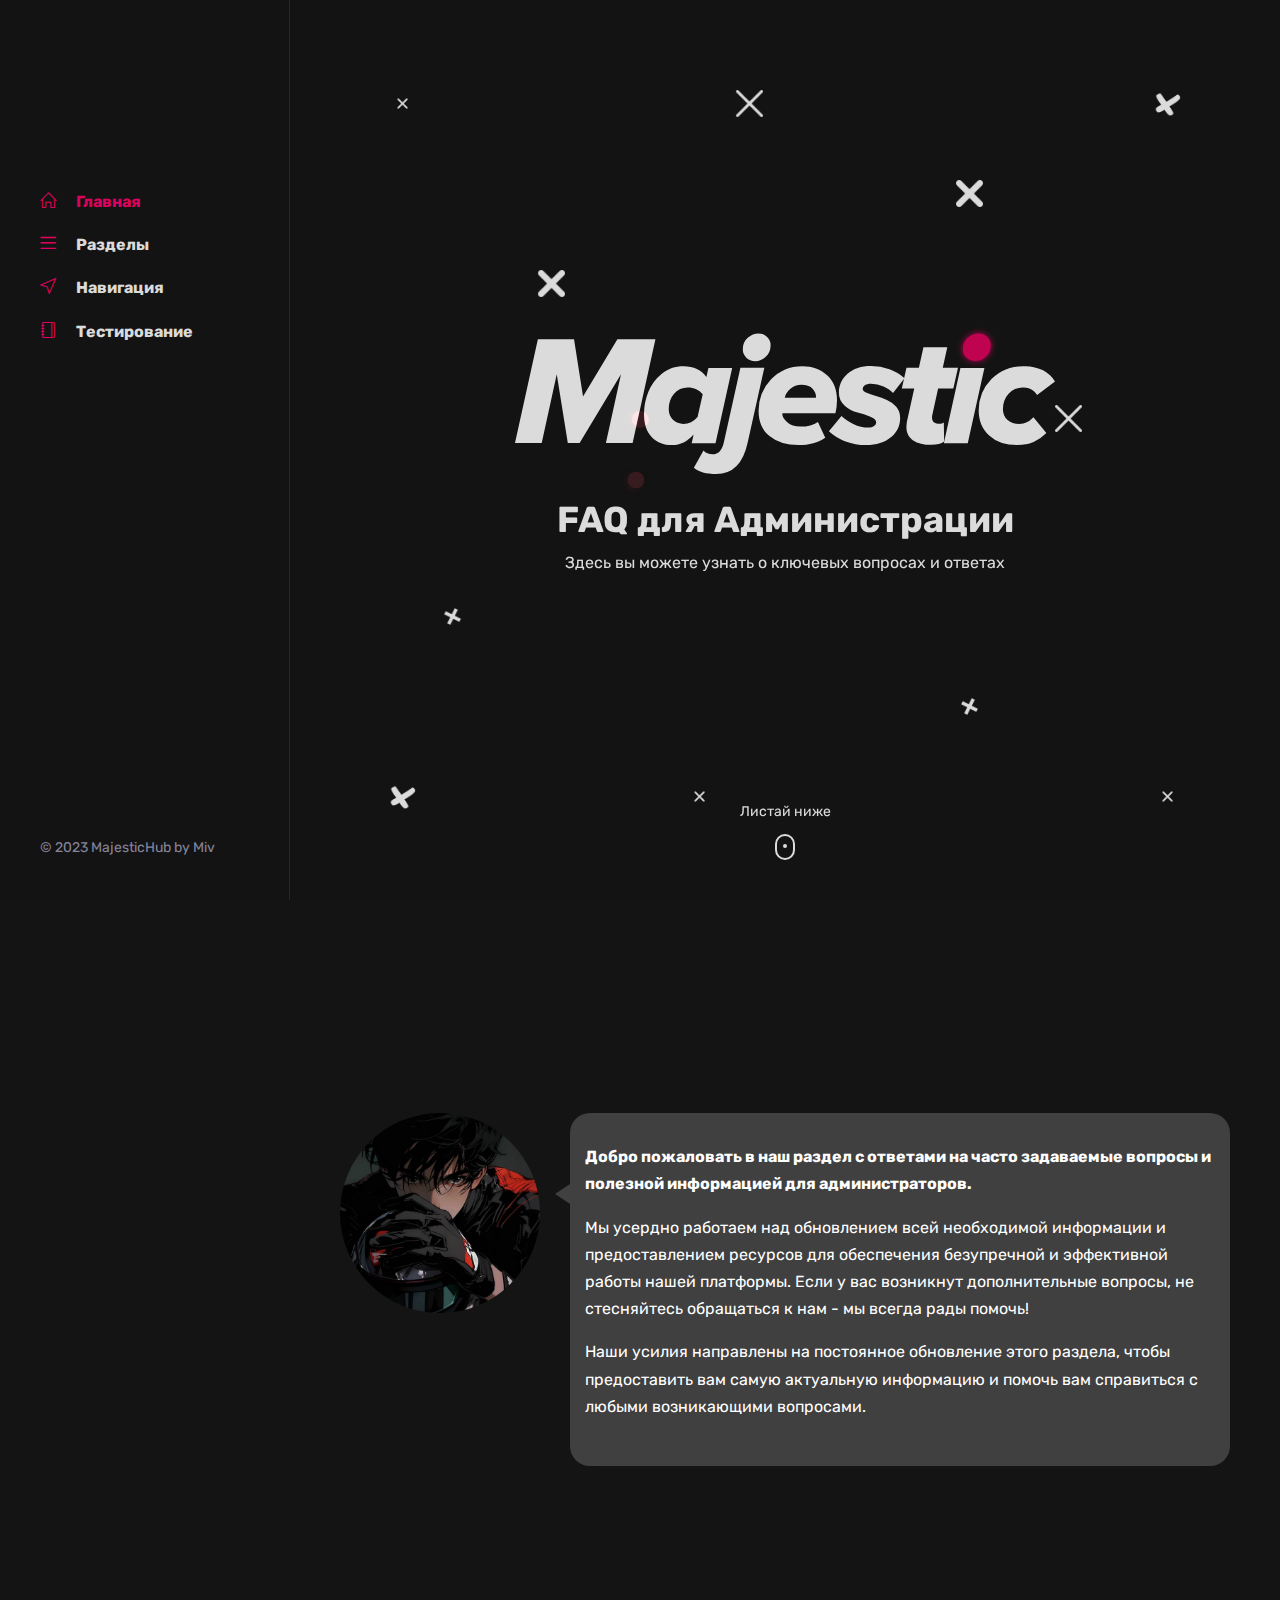
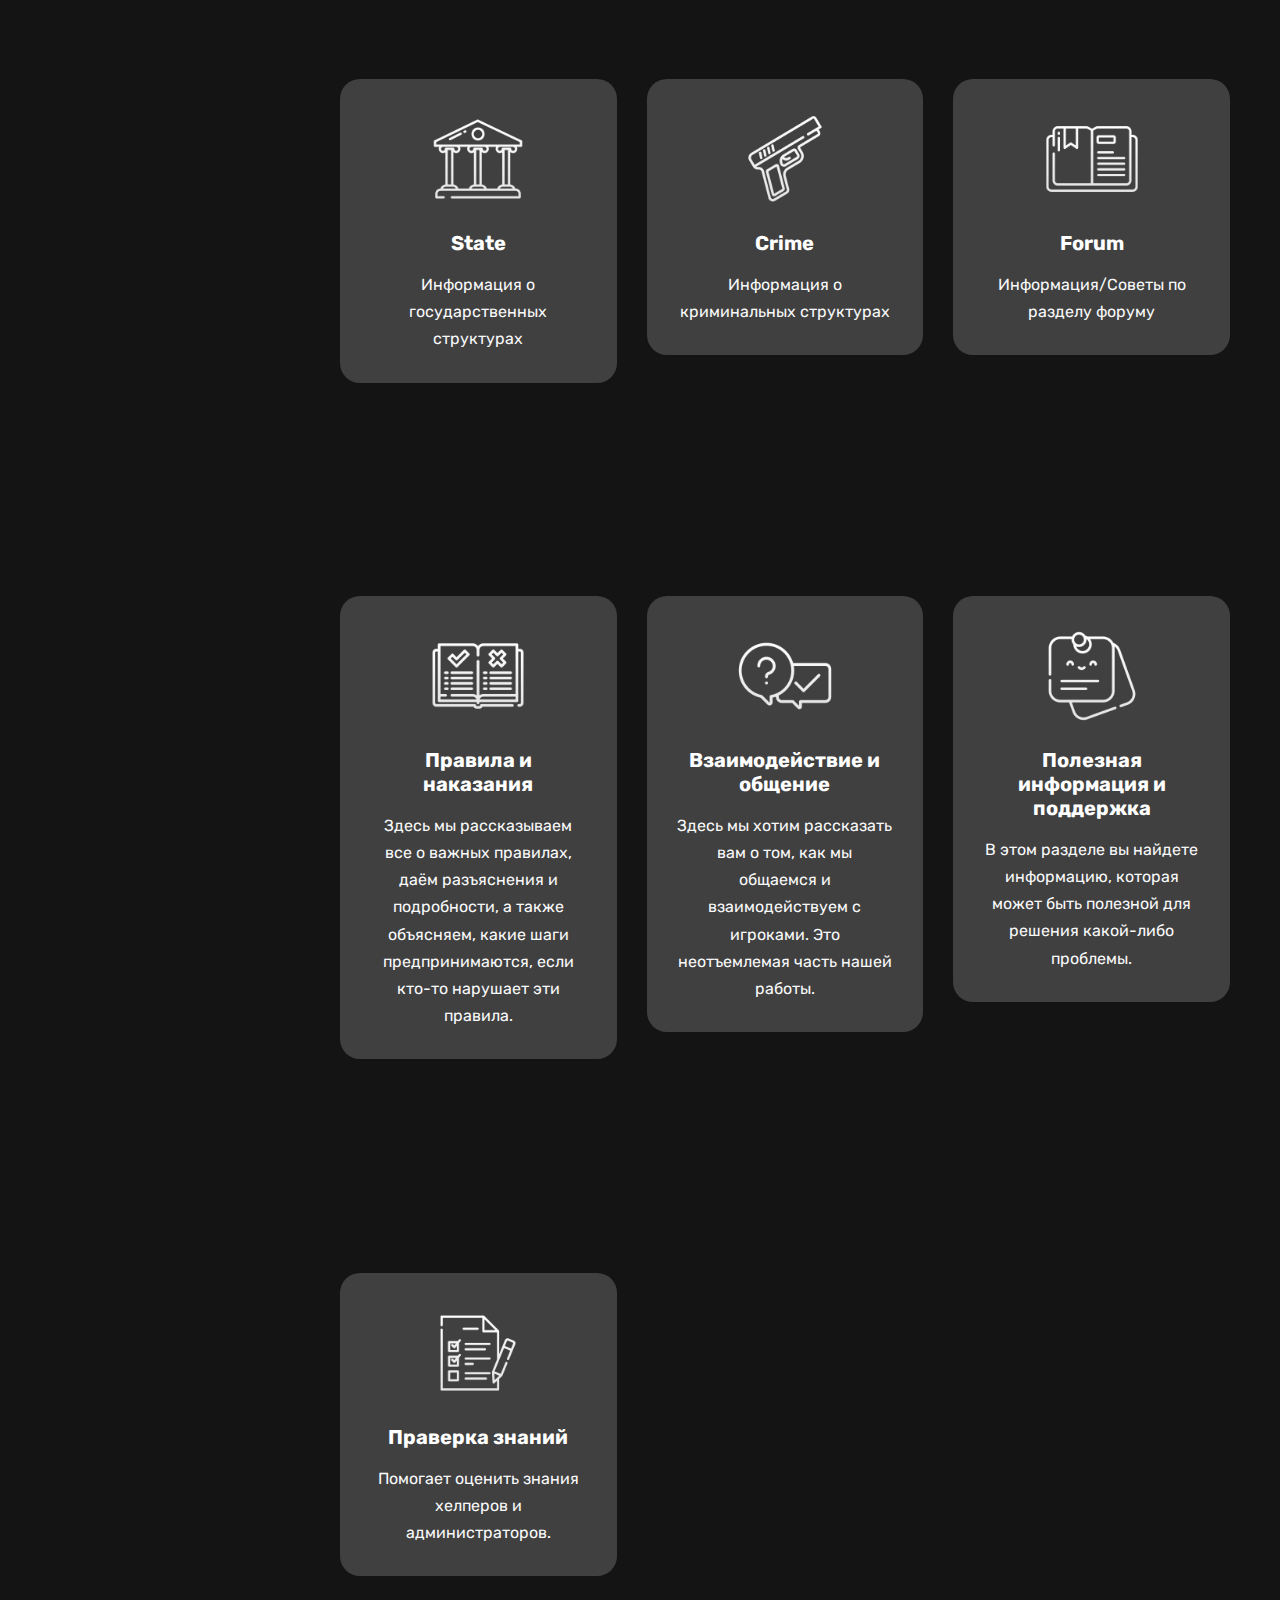
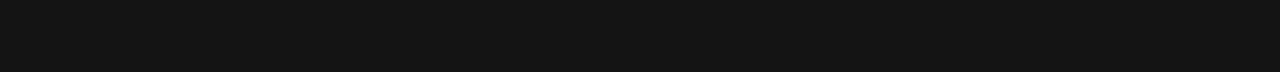
==== commit 5ad16efc: "Update index.html" ====
--- a/index.html
+++ b/index.html
@@ -6,7 +6,6 @@
   <title>FAQ для Администрации</title>
   <meta name="description" content="Majestic - Portfolio/CV/Resume HTML Template" />
   <meta name="viewport" content="width=device-width, initial-scale=1, maximum-scale=1" />
-  <!-- <link rel="shortcut icon" type="image/x-icon" href="https://via.placeholder.com/32x32"> -->
 
   <!-- STYLESHEETS -->
   <link rel="stylesheet" href="css/info.css" type="text/css" media="all" />
@@ -17,17 +16,11 @@
   <link rel="stylesheet" href="css/animate.css" type="text/css" media="all" />
   <link rel="stylesheet" href="css/magnific-popup.css" type="text/css" media="all" />
   <link rel="stylesheet" href="css/style.css" type="text/css" media="all" />
-  <!--[if lt IE 9]>
-      <script src="https://oss.maxcdn.com/html5shiv/3.7.2/html5shiv.min.js"></script>
-      <script src="https://oss.maxcdn.com/respond/1.4.2/respond.min.js"></script>
-    <![endif]-->
 </head>
 
 <body class="dark">
-  <!-- Preloader -->
   <div id="preloader">
     <div class="outer">
-      <!-- Google Chrome -->
       <div class="infinityChrome">
         <div></div>
         <div></div>
@@ -91,9 +84,7 @@
       </ul>
     </nav>
 
-    <!-- site footer -->
     <div class="footer">
-      <!-- copyright text -->
       <span class="copyright">© 2023 MajesticHub by Miv</span>
     </div>
   </header>
@@ -103,7 +94,6 @@
     <!-- section home -->
     <section id="home" class="home d-flex align-items-center">
       <div class="container">
-        <!-- intro -->
         <div class="intro">
           <!-- avatar image -->
           <img src="images/logo.svg" alt="Majestic" class="mb-4" />
@@ -129,7 +119,6 @@
           </a>
         </div>
 
-        <!-- parallax layers -->
         <div class="parallax" data-relative-input="true">
           <img src="images/parallax/p1.png" width="27" height="29" data-depth="0.3" class="layer p1" />
           <img src="images/parallax/p2.png" width="27" height="29" data-depth="0.2" class="layer p2" />
@@ -188,7 +177,6 @@
             </div>
           </div>
         </div>
-        <!-- row end -->
       </div>
     </section>
 
@@ -298,7 +286,6 @@
 
         <p>
         <div class="row">
-
           <div class="col-md-4">
             <div class="service-box rounded data-background padding-30 text-center text-light bg-dark"
               data-color="#F97B8B" onclick="openWindow('Тест1')">
@@ -330,7 +317,6 @@
                 <p class="mb-0"></p>
               </div>
             </div>
-  
           </div>
 
         </p>
@@ -644,4 +630,4 @@
 <script src="js/custom.js"></script>
 </body>
 
-</html>+</html>
